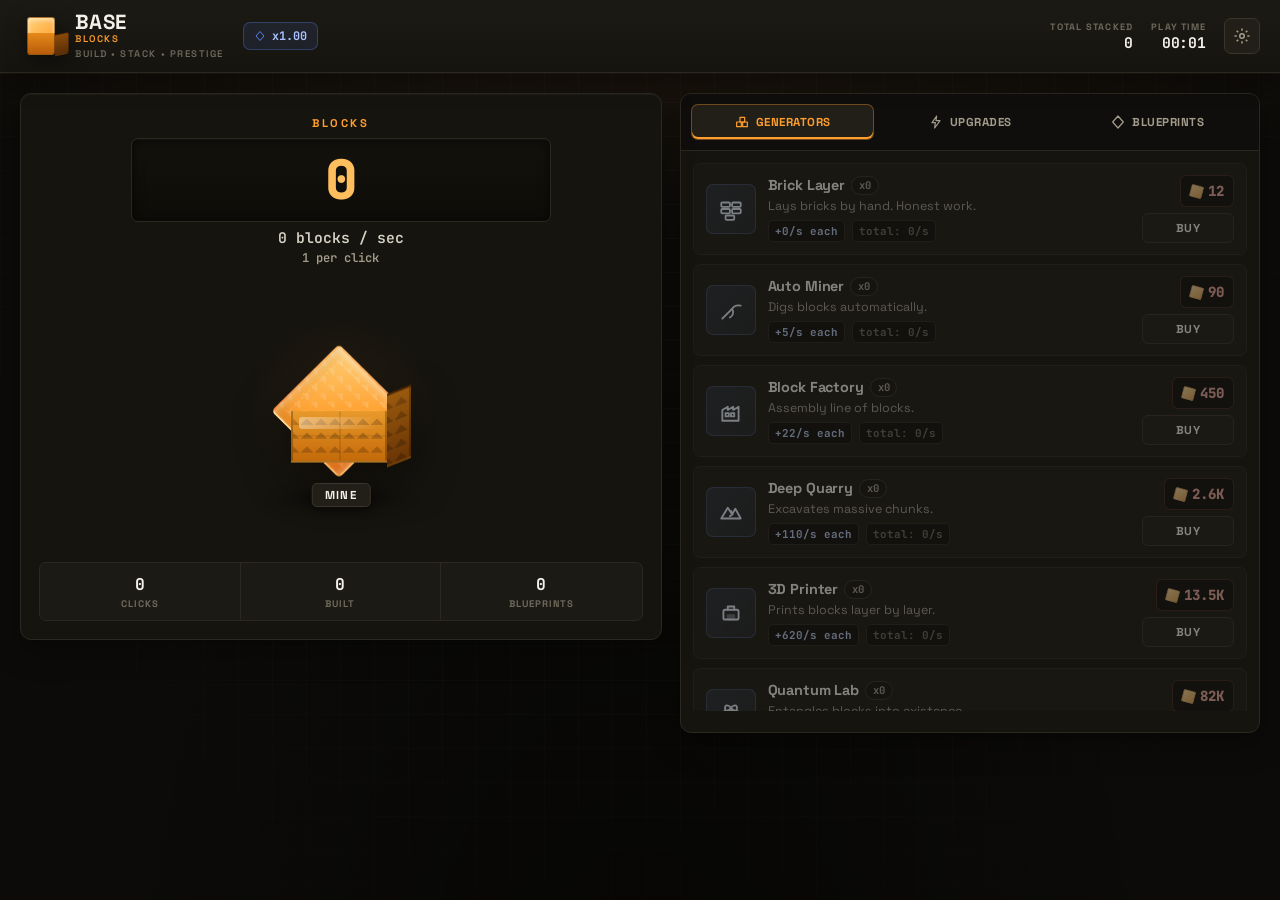
==== index.html @ 3eec0e72 "feat: balance pass v1.2 + move save/reset to settings (rebased on redesign) Balancing: - Generators:" ====
<!DOCTYPE html>
<html lang="en">
<head>
    <meta charset="UTF-8" />
    <meta name="viewport" content="width=device-width, initial-scale=1.0" />
    <title>BASE BLOCKS — Incremental Builder</title>
    <link rel="preconnect" href="https://fonts.googleapis.com">
    <link rel="preconnect" href="https://fonts.gstatic.com" crossorigin>
    <link href="https://fonts.googleapis.com/css2?family=Space+Grotesk:wght@500;600;700&family=JetBrains+Mono:wght@600;700;800&display=swap" rel="stylesheet">
    <link rel="stylesheet" href="style.css" />
</head>
<body>
    <!-- Ambient -->
    <div class="ambient-bg">
        <div class="ambient-grid"></div>
        <div class="ambient-vignette"></div>
    </div>

    <!-- Header -->
    <header class="topbar">
        <div class="topbar-inner">
            <div class="brand">
                <div class="brand-cube">
                    <div class="cube-face top"></div>
                    <div class="cube-face front"></div>
                    <div class="cube-face side"></div>
                </div>
                <div class="brand-text">
                    <h1>BASE <span class="brand-accent">BLOCKS</span></h1>
                    <span>BUILD • STACK • PRESTIGE</span>
                </div>
                <div class="brand-badge" id="prestige-badge" title="Prestige multiplier">
                    <span class="badge-icon"><svg viewBox="0 0 24 24" fill="none" stroke="currentColor" stroke-width="1.8" stroke-linejoin="round"><path d="M12 3 L20 12 L12 21 L4 12 Z"/></svg></span>
                    <span id="prestige-mult-display">x1.0</span>
                </div>
            </div>

            <div class="topstats">
                <div class="topstat">
                    <span class="topstat-label">TOTAL STACKED</span>
                    <span class="topstat-value mono" id="total-ever">0</span>
                </div>
                <div class="topstat hide-mobile">
                    <span class="topstat-label">PLAY TIME</span>
                    <span class="topstat-value mono" id="playtime">00:00</span>
                </div>
                <div class="top-actions">
                    <button class="icon-btn" id="settings-btn" title="Settings" aria-label="Settings">
                        <svg viewBox="0 0 24 24" width="18" height="18" fill="none" stroke="currentColor" stroke-width="2"><circle cx="12" cy="12" r="3"/><path d="M12 2v3M12 19v3M2 12h3M19 12h3M4.9 4.9l2.1 2.1M17 17l2.1 2.1M19.1 4.9L17 7M7 17l-2.1 2.1"/></svg>
                    </button>
                </div>
            </div>
        </div>
        <!-- prestige banner -->
        <div class="prestige-banner hidden" id="prestige-banner">
            <div class="prestige-banner-inner">
                <span><svg class="banner-icon" viewBox="0 0 24 24" fill="none" stroke="currentColor" stroke-width="1.8" stroke-linecap="round" stroke-linejoin="round"><path d="M12 4 v9"/><path d="M8 11 l4 -4 4 4"/><rect x="6" y="15" width="12" height="4" rx="1"/></svg> You can <strong>REINFORCE</strong> your base! Reset for <b id="prestige-preview">0</b> Blueprints (+<span id="prestige-bonus-preview">0%</span> permanent boost)</span>
                <button class="prestige-cta" id="prestige-btn">REINFORCE BASE</button>
            </div>
        </div>
    </header>

    <!-- Main Layout -->
    <main class="layout">
        <!-- LEFT: Click Area -->
        <section class="panel panel-main">
            <div class="counter-area">
                <div class="counter-label">BLOCKS</div>
                <div class="counter-value mono" id="blocks-display">0</div>
                <div class="counter-sub mono" id="bps-display">0.0 blocks / sec</div>
                <div class="counter-sub small" id="click-power-display">1 per click</div>
            </div>

            <!-- The Block Button -->
            <div class="block-stage" id="block-stage">
                <div class="block-shadow"></div>
                <button class="big-block" id="big-block" aria-label="Mine block">
                    <div class="block-iso">
                        <div class="iso-top"></div>
                        <div class="iso-front">
                            <div class="block-pattern"></div>
                            <div class="block-highlight"></div>
                        </div>
                        <div class="iso-side">
                            <div class="block-pattern dark"></div>
                        </div>
                        <div class="iso-crack" id="crack-layer"></div>
                    </div>
                    <div class="block-label">MINE</div>
                </button>
                <div class="click-fx-layer" id="click-fx-layer"></div>
                <!-- Golden block -->
                <button class="golden-block hidden" id="golden-block" title="Golden Block! +10% of bank"><svg viewBox="0 0 24 24" fill="none" stroke="currentColor" stroke-width="1.8" stroke-linejoin="round"><path d="M12 3 L20 12 L12 21 L4 12 Z"/></svg></button>
            </div>

            <!-- Mini stats -->
            <div class="mini-stats">
                <div class="mini-stat">
                    <span class="mini-stat-num mono" id="stat-clicks">0</span>
                    <span class="mini-stat-label">clicks</span>
                </div>
                <div class="mini-stat">
                    <span class="mini-stat-num mono" id="stat-built">0</span>
                    <span class="mini-stat-label">built</span>
                </div>
                <div class="mini-stat">
                    <span class="mini-stat-num mono" id="stat-blueprints">0</span>
                    <span class="mini-stat-label">blueprints</span>
                </div>
            </div>
        </section>

        <!-- RIGHT: Shop -->
        <section class="panel panel-shop">
            <div class="shop-tabs" id="shop-tabs">
                <button class="tab active" data-tab="generators">
                    <svg viewBox="0 0 24 24" fill="none" stroke="currentColor" stroke-width="1.8" stroke-linejoin="round"><rect x="4" y="12" width="7" height="7"/><rect x="13" y="12" width="7" height="7"/><rect x="9" y="5" width="7" height="7"/></svg>
                    GENERATORS
                </button>
                <button class="tab" data-tab="upgrades">
                    <svg viewBox="0 0 24 24" fill="none" stroke="currentColor" stroke-width="1.8" stroke-linejoin="round"><path d="M13 3 L6 13 H11 L10 21 L18 10 H12 Z"/></svg>
                    UPGRADES
                </button>
                <button class="tab" data-tab="prestige">
                    <svg viewBox="0 0 24 24" fill="none" stroke="currentColor" stroke-width="1.8" stroke-linejoin="round"><path d="M12 3 L20 12 L12 21 L4 12 Z"/></svg>
                    BLUEPRINTS
                </button>
            </div>

            <div class="shop-content">
                <!-- Generators -->
                <div class="tab-pane active" id="pane-generators">
                    <div class="shop-list" id="generators-list"></div>
                </div>

                <!-- Upgrades -->
                <div class="tab-pane" id="pane-upgrades">
                    <div class="shop-list" id="upgrades-list"></div>
                </div>

                <!-- Prestige -->
                <div class="tab-pane" id="pane-prestige">
                    <div class="prestige-panel">
                        <div class="prestige-icon"><svg viewBox="0 0 24 24" fill="none" stroke="currentColor" stroke-width="1.8" stroke-linejoin="round"><path d="M12 3 L20 12 L12 21 L4 12 Z"/></svg></div>
                        <h3>REINFORCE YOUR BASE</h3>
                        <p>Demolish everything and keep <b>Blueprints</b>. Each Blueprint gives <b>+12% to all production</b> permanently. The higher you build, the more you earn.</p>
                        <div class="prestige-stats">
                            <div class="pstat">
                                <span>Current Blueprints</span>
                                <b class="mono" id="p-blue-current">0</b>
                            </div>
                            <div class="pstat">
                                <span>Multiplier</span>
                                <b class="mono" id="p-mult">x1.00</b>
                            </div>
                            <div class="pstat highlight">
                                <span>On Reinforce</span>
                                <b class="mono" id="p-on-reset">+0</b>
                            </div>
                        </div>
                        <button class="prestige-big-btn" id="prestige-big-btn">REINFORCE NOW</button>
                        <p class="prestige-req mono" id="prestige-req">Need 18,000 blocks to Reinforce</p>
                        <div class="prestige-perks">
                            <h4>Blueprint Shop</h4>
                            <div id="blueprint-shop"></div>
                        </div>
                    </div>
                </div>
            </div>


        </section>
    </main>

    <!-- Toast -->
    <div class="toast-stack" id="toast-stack"></div>

    <!-- Settings Modal -->
    <div class="modal-overlay hidden" id="settings-modal">
        <div class="modal">
            <div class="modal-head">
                <h2>Settings</h2>
                <button class="icon-btn" id="close-settings" aria-label="Close">
                    <svg viewBox="0 0 24 24" width="18" height="18" fill="none" stroke="currentColor" stroke-width="2" stroke-linecap="round"><path d="M6 6l12 12M18 6L6 18"/></svg>
                </button>
            </div>
            <div class="modal-body">
                <label class="toggle">
                    <input type="checkbox" id="toggle-particles" checked>
                    <span>Particles & Floaters</span>
                </label>
                <label class="toggle">
                    <input type="checkbox" id="toggle-shake" checked>
                    <span>Screen Shake on Crit</span>
                </label>
                <label class="toggle">
                    <input type="checkbox" id="toggle-numbers" checked>
                    <span>Compact Numbers (K/M/B)</span>
                </label>

                <div class="settings-divider"></div>

                <div class="setting-row">
                    <span>Save Data</span>
                    <div style="display:flex;gap:8px;flex-wrap:wrap">
                        <button id="save-btn" class="small-btn" style="flex:1;min-width:140px" title="Manual save (auto-saves every 10s)">💾 SAVE NOW</button>
                        <button id="export-btn" class="small-btn" style="flex:1;min-width:140px">📤 EXPORT SAVE</button>
                    </div>
                    <p class="modal-hint" style="text-align:left;margin:0">Auto-saves every 10s. Export copies a code for backups.</p>
                </div>

                <div class="setting-row">
                    <span>Import Save</span>
                    <div class="import-row">
                        <input id="import-input" placeholder="Paste save string..." />
                        <button id="import-btn" class="small-btn">IMPORT</button>
                    </div>
                </div>
                <div class="setting-row">
                    <span>Export Output</span>
                    <textarea id="export-area" readonly rows="3" placeholder="Click EXPORT SAVE to generate..."></textarea>
                </div>

                <div class="settings-divider"></div>

                <div class="setting-row">
                    <span style="color:#ff8a8a">Danger Zone</span>
                    <button id="reset-btn" class="danger-btn">🗑️ WIPE SAVE — RESET EVERYTHING</button>
                    <p style="font-size:.72rem;color:var(--dim);line-height:1.4">Permanently erases blocks, generators, upgrades, blueprints & playtime. Requires double confirmation. This cannot be undone.</p>
                </div>

                <p class="modal-hint">Your base is stored locally (localStorage). Balance patch v1.2 active.</p>
            </div>
        </div>
    </div>

    <script src="script.js"></script>
</body>
</html>
---- style.css ----
/* ============================================================
   BASE BLOCKS — Visual refresh
   Identity: warm industrial / construction, with a "blueprint"
   motif reserved for the prestige (Blueprints) endgame section.
   No glassmorphism, no neon glows, no purple blobs.
   ============================================================ */

:root{
  /* Surfaces (warm, physical — not cold blue-black) */
  --bg:#0c0b09;
  --bg-2:#0f0e0c;
  --panel:#16140f;
  --panel-2:#1c1a14;
  --panel-3:#221f18;

  /* Borders / lines */
  --border:#2c281f;
  --border-2:#3a352a;
  --hairline:rgba(255,255,255,.05);

  /* Text */
  --text:#f4f1e9;
  --muted:#a49c8b;
  --dim:#6f695c;

  /* Amber = the block / primary action */
  --accent:#ff9e2c;
  --accent-2:#f0741b;
  --accent-ink:#2a1602;

  /* Blueprint blue = prestige / blueprints (used sparingly) */
  --blue:#5b8dff;
  --blue-2:#3f6fe0;
  --blue-ink:#06122e;

  --green:#3ad98a;
  --danger:#ff5d52;

  --radius:11px;
  --radius-sm:7px;

  --font-ui:'Space Grotesk', system-ui, -apple-system, sans-serif;
  --font-mono:'JetBrains Mono', ui-monospace, 'SFMono-Regular', monospace;
}

*{box-sizing:border-box;margin:0;padding:0}
html{scroll-behavior:smooth}
body{
  font-family:var(--font-ui);
  background:var(--bg);
  color:var(--text);
  min-height:100vh;
  overflow-x:hidden;
  -webkit-font-smoothing:antialiased;
  text-rendering:optimizeLegibility;
}
.mono{font-family:var(--font-mono);font-variant-numeric:tabular-nums}

/* ---------- Ambient background (themed, not blurry blobs) ---------- */
.ambient-bg{position:fixed;inset:0;z-index:-1;background:var(--bg)}
/* faint construction/blueprint grid across the whole page */
.ambient-grid{
  position:absolute;inset:0;
  background-image:
    linear-gradient(rgba(255,255,255,.022) 1px, transparent 1px),
    linear-gradient(90deg, rgba(255,255,255,.022) 1px, transparent 1px);
  background-size:34px 34px;
  -webkit-mask-image:radial-gradient(ellipse at 50% 0%, black 55%, transparent 92%);
  mask-image:radial-gradient(ellipse at 50% 0%, black 55%, transparent 92%);
}
/* a single soft, warm "studio light" from the top — restrained, not a glow */
.ambient-vignette{
  position:absolute;inset:0;
  background:
    radial-gradient(120% 60% at 50% -10%, rgba(255,158,44,.10), transparent 60%),
    radial-gradient(ellipse at 50% 120%, rgba(0,0,0,.55), transparent 60%);
}

/* ---------- Topbar ---------- */
.topbar{
  position:sticky;top:0;z-index:30;
  background:linear-gradient(180deg, var(--panel-2), var(--panel));
  border-bottom:1px solid var(--border);
  box-shadow:0 1px 0 rgba(255,255,255,.03), 0 8px 24px rgba(0,0,0,.4);
}
.topbar-inner{
  max-width:1400px;margin:0 auto;
  padding:12px 20px;
  display:flex;align-items:center;justify-content:space-between;gap:16px;
}
.brand{display:flex;align-items:center;gap:13px;min-width:0}
.brand-cube{
  width:42px;height:42px;position:relative;flex:none;
  transform-style:preserve-3d;
  filter:drop-shadow(0 5px 10px rgba(0,0,0,.5));
}
.cube-face{position:absolute;border:1px solid rgba(0,0,0,.35)}
.cube-face.top{
  width:28px;height:28px;left:7px;top:2px;
  background:linear-gradient(135deg,#ffd27a 0%, #ff9e2c 100%);
  border-radius:3px 3px 0 0;
  box-shadow:inset 0 2px 5px rgba(255,255,255,.55);
}
.cube-face.front{
  width:28px;height:22px;left:7px;top:18px;
  background:linear-gradient(180deg,#e68a1a 0%, #b85c0a 100%);
  border-top:none;border-radius:0 0 3px 3px;
}
.cube-face.side{
  width:14px;height:22px;left:35px;top:18px;
  background:linear-gradient(180deg,#8a4a08 0%, #5a2e06 100%);
  transform:skewY(-12deg);border-left:none;border-radius:0 3px 3px 0;
}
.brand-text h1{
  font-family:var(--font-ui);
  font-weight:700;
  font-size:1.28rem;
  letter-spacing:.02em;
  line-height:1;
  color:var(--text);
}
.brand-text .brand-accent{color:var(--accent)}
.brand-text span{
  font-size:.6rem;letter-spacing:.16em;font-weight:600;color:var(--dim);
  margin-top:3px;display:block;text-transform:uppercase;
}
.brand-badge{
  margin-left:6px;
  display:flex;align-items:center;gap:6px;
  background:rgba(91,141,255,.10);
  border:1px solid rgba(91,141,255,.30);
  color:#a9c2ff;
  padding:5px 10px;border-radius:var(--radius-sm);
  font-family:var(--font-mono);font-size:.74rem;font-weight:700;
  flex:none;
}
.badge-icon{color:var(--blue);font-size:.7rem}
.topstats{display:flex;align-items:center;gap:18px}
.topstat{display:flex;flex-direction:column;align-items:flex-end}
.topstat-label{font-size:.58rem;letter-spacing:.13em;font-weight:700;color:var(--dim);text-transform:uppercase}
.topstat-value{font-size:.92rem;font-weight:700;letter-spacing:-.01em;color:var(--text);font-family:var(--font-mono);font-variant-numeric:tabular-nums}
.top-actions{display:flex;gap:8px}
.icon-btn{
  width:36px;height:36px;
  border-radius:var(--radius-sm);
  border:1px solid var(--border-2);
  background:var(--panel-3);
  color:var(--muted);
  cursor:pointer;display:grid;place-items:center;
  transition:.15s;
}
.icon-btn:hover{background:var(--panel-2);color:var(--text);border-color:var(--accent);transform:translateY(-1px)}
.icon-btn:active{transform:translateY(0)}

/* Prestige banner */
.prestige-banner{
  background:linear-gradient(180deg, rgba(255,158,44,.14), rgba(255,116,27,.10));
  border-top:1px solid rgba(255,158,44,.30);
  border-bottom:1px solid rgba(255,158,44,.18);
}
.prestige-banner.hidden{display:none}
.prestige-banner-inner{
  max-width:1400px;margin:0 auto;
  padding:9px 20px;
  display:flex;align-items:center;justify-content:space-between;gap:12px;
  font-size:.88rem;color:var(--text);
}
.prestige-banner-inner b{color:var(--accent);font-family:var(--font-mono)}
.prestige-cta{
  background:linear-gradient(180deg,var(--accent), var(--accent-2));
  color:var(--accent-ink);
  border:1px solid rgba(0,0,0,.25);
  padding:8px 16px;border-radius:var(--radius-sm);
  font-weight:700;font-family:var(--font-ui);
  letter-spacing:.03em;cursor:pointer;
  box-shadow:0 3px 0 rgba(140,60,5,.55), 0 6px 14px rgba(0,0,0,.4);
  transition:.15s;white-space:nowrap;
}
.prestige-cta:hover{transform:translateY(-1px);box-shadow:0 4px 0 rgba(140,60,5,.55), 0 8px 18px rgba(0,0,0,.45)}
.prestige-cta:active{transform:translateY(2px);box-shadow:0 1px 0 rgba(140,60,5,.55)}

/* ---------- Layout ---------- */
.layout{
  max-width:1400px;margin:0 auto;
  padding:20px 20px 40px;
  display:grid;
  grid-template-columns:1.05fr .95fr;
  gap:18px;align-items:start;
}
@media (max-width:980px){
  .layout{grid-template-columns:1fr}
  .hide-mobile{display:none !important}
}

/* Panels share a physical, edge-lit surface (no blur) */
.panel{
  background:var(--panel);
  border:1px solid var(--border);
  border-radius:var(--radius);
  box-shadow:inset 0 1px 0 rgba(255,255,255,.04), 0 10px 30px rgba(0,0,0,.35);
  overflow:hidden;
}
.panel-main{
  padding:18px;
  display:flex;flex-direction:column;gap:16px;
  position:sticky;top:74px;
}
@media (max-width:980px){ .panel-main{position:static} }

/* ---------- Counter (digital readout) ---------- */
.counter-area{text-align:center;padding:4px 0 0}
.counter-label{font-size:.7rem;letter-spacing:.22em;font-weight:700;color:var(--accent);text-transform:uppercase}
.counter-value{
  font-family:var(--font-mono);
  font-size:clamp(2.3rem, 5vw, 3.4rem);
  font-weight:800;letter-spacing:-.02em;line-height:1;
  color:#ffbe5e;
  margin:8px auto 6px;
  font-variant-numeric:tabular-nums;
  max-width:420px;
  background:linear-gradient(180deg,#14120d,#0e0c08);
  border:1px solid var(--border);
  border-radius:var(--radius-sm);
  padding:14px 12px;
  box-shadow:inset 0 2px 12px rgba(0,0,0,.6), inset 0 1px 0 rgba(255,255,255,.05);
}
.counter-sub{font-size:.92rem;color:#d6d2c6;font-weight:600;font-family:var(--font-mono)}
.counter-sub.small{font-size:.76rem;color:var(--muted);margin-top:3px}

/* ---------- Block stage / MINE ---------- */
.block-stage{
  position:relative;
  display:grid;place-items:center;
  padding:18px 0 8px;
  min-height:264px;
  user-select:none;touch-action:manipulation;
}
/* a work platform / pad to ground the block */
.block-stage::before{
  content:"";position:absolute;bottom:40px;left:50%;transform:translateX(-50%);
  width:200px;height:200px;border-radius:50%;
  background:radial-gradient(circle, rgba(255,158,44,.08), transparent 65%);
  pointer-events:none;
}
.block-shadow{
  position:absolute;
  width:150px;height:26px;
  background:radial-gradient(ellipse, rgba(0,0,0,.6) 0%, transparent 70%);
  bottom:34px;filter:blur(4px);transition:.12s;
}
.big-block{
  position:relative;
  width:168px;height:168px;
  border:none;background:transparent;cursor:pointer;
  display:grid;place-items:center;
  transition:transform .08s cubic-bezier(.34,1.56,.64,1);
  will-change:transform;-webkit-tap-highlight-color:transparent;
}
.big-block:active{transform:scale(.92)}
.big-block.popping{animation:pop .22s cubic-bezier(.34,1.56,.64,1)}
@keyframes pop{0%{transform:scale(1)}50%{transform:scale(.92)}100%{transform:scale(1)}}
.block-iso{
  width:128px;height:128px;position:relative;
  transform:rotateX(8deg);
  transform-style:preserve-3d;
  filter:drop-shadow(0 16px 20px rgba(0,0,0,.5));
}
.iso-top{
  position:absolute;left:14px;top:8px;width:96px;height:96px;
  background:
    linear-gradient(45deg, rgba(255,255,255,.16) 25%, transparent 25%),
    linear-gradient(-45deg, rgba(255,255,255,.10) 25%, transparent 25%),
    linear-gradient(135deg, #ffd27a 0%, #ff9e2c 55%, #f0741b 100%);
  background-size:12px 12px, 12px 12px, auto;
  border:2px solid rgba(255,255,255,.18);
  transform:rotate(45deg);border-radius:5px;
  box-shadow:inset 0 3px 9px rgba(255,255,255,.5), inset 0 -8px 18px rgba(150,70,0,.3);
}
.iso-top::after{
  content:"";position:absolute;inset:10px;
  border:1px dashed rgba(255,255,255,.30);border-radius:3px;
}
.iso-front{
  position:absolute;left:14px;top:56px;width:96px;height:52px;
  background:linear-gradient(180deg,#e99a2b 0%, #c46a0a 100%);
  border:2px solid rgba(0,0,0,.25);border-top:none;
  display:grid;place-items:center;overflow:hidden;
}
.iso-front::before{
  content:"";position:absolute;inset:0;
  background:repeating-linear-gradient(90deg, transparent 0 46px, rgba(0,0,0,.10) 46px 48px),
             repeating-linear-gradient(0deg, transparent 0 24px, rgba(0,0,0,.08) 24px 26px);
}
.iso-side{
  position:absolute;left:110px;top:34px;width:24px;height:74px;
  background:linear-gradient(180deg,#9a5a0e 0%, #6a3506 100%);
  border:2px solid rgba(0,0,0,.25);border-left:none;
  transform:skewY(-22deg);overflow:hidden;
}
.block-pattern{position:absolute;inset:0;opacity:.18;background-image:linear-gradient(45deg, #000 25%, transparent 25%), linear-gradient(-45deg, #000 25%, transparent 25%);background-size:14px 14px}
.block-pattern.dark{opacity:.2}
.block-highlight{position:absolute;left:6px;top:6px;right:6px;height:12px;background:linear-gradient(90deg, rgba(255,255,255,.4), transparent);border-radius:3px}
.block-label{
  position:absolute;bottom:-4px;left:50%;transform:translateX(-50%);
  background:var(--panel-3);
  border:1px solid var(--border-2);
  color:var(--text);
  padding:4px 12px;border-radius:5px;
  font-family:var(--font-ui);font-weight:700;font-size:.72rem;letter-spacing:.12em;
  box-shadow:0 4px 10px rgba(0,0,0,.4);pointer-events:none;
}
.iso-crack{
  position:absolute;inset:0;pointer-events:none;opacity:0;transition:.2s;
  background:
    radial-gradient(circle at 30% 30%, transparent 8px, rgba(0,0,0,.5) 9px, transparent 10px),
    radial-gradient(circle at 70% 65%, transparent 5px, rgba(0,0,0,.45) 6px, transparent 7px);
}
.iso-crack.show{opacity:.55}
.click-fx-layer{position:absolute;inset:0;pointer-events:none;overflow:visible}
.floater{
  position:absolute;left:50%;top:42%;
  font-family:var(--font-mono);font-weight:800;font-size:1.1rem;
  color:#ffe6bd;text-shadow:0 2px 6px rgba(0,0,0,.7);
  pointer-events:none;
  animation:floatUp .85s cubic-bezier(.16,1,.3,1) forwards;
  white-space:nowrap;
}
.floater.crit{font-size:1.4rem;color:#ffd27a;text-shadow:0 2px 10px rgba(0,0,0,.6)}
@keyframes floatUp{0%{transform:translate(-50%,-10px) scale(.9);opacity:1}100%{transform:translate(-50%,-84px) scale(1.08);opacity:0}}
.golden-block{
  position:absolute;width:52px;height:52px;border-radius:10px;
  border:2px solid rgba(255,255,255,.85);
  background:radial-gradient(circle at 30% 30%, #fff6a8 0%, #ffd27a 40%, #f0741b 100%);
  color:#5a2e06;font-size:1.5rem;display:grid;place-items:center;cursor:pointer;
  box-shadow:0 0 0 4px rgba(255,210,122,.3), 0 10px 20px rgba(0,0,0,.4);
  animation:goldPulse 1.1s infinite alternate ease-in-out, goldFloat 2.2s infinite ease-in-out;
  z-index:5;
}
.golden-block.hidden{display:none}
@keyframes goldPulse{0%{box-shadow:0 0 0 4px rgba(255,210,122,.3), 0 10px 20px rgba(0,0,0,.4)}100%{box-shadow:0 0 0 7px rgba(255,210,122,.15), 0 14px 24px rgba(0,0,0,.45)}}
@keyframes goldFloat{0%,100%{transform:translateY(0)}50%{transform:translateY(-6px)}}

/* ---------- Mini stats (segmented HUD, not cards) ---------- */
.mini-stats{
  display:grid;grid-template-columns:repeat(3,1fr);
  border:1px solid var(--border);border-radius:var(--radius-sm);
  background:var(--panel-2);overflow:hidden;
}
.mini-stat{padding:10px 8px;text-align:center;border-right:1px solid var(--border)}
.mini-stat:last-child{border-right:none}
.mini-stat-num{display:block;font-size:1.02rem;font-weight:700;letter-spacing:-.01em;font-family:var(--font-mono);color:var(--text)}
.mini-stat-label{font-size:.6rem;letter-spacing:.1em;font-weight:700;color:var(--dim);text-transform:uppercase;margin-top:3px;display:block}

/* ---------- Shop ---------- */
.panel-shop{display:flex;flex-direction:column;min-height:640px}
/* segmented tab control with an amber active indicator (not pills) */
.shop-tabs{
  display:flex;gap:4px;padding:10px;
  background:var(--bg-2);
  border-bottom:1px solid var(--border);
}
.tab{
  flex:1;padding:9px 8px;border-radius:var(--radius-sm);
  border:1px solid transparent;background:transparent;
  color:var(--muted);font-family:var(--font-ui);font-weight:700;
  font-size:.72rem;letter-spacing:.04em;cursor:pointer;transition:.15s;
  display:flex;align-items:center;justify-content:center;gap:6px;
}
.tab:hover{background:var(--panel-3);color:var(--text)}
.tab.active{
  background:var(--panel-3);
  color:var(--accent);
  border-color:rgba(255,158,44,.35);
  box-shadow:inset 0 -2px 0 var(--accent);
}
.shop-content{flex:1;overflow:auto;max-height:560px;padding:12px}
.shop-list{display:flex;flex-direction:column;gap:9px}
.tab-pane{display:none}
.tab-pane.active{display:block}

/* Shop rows — "build orders" with a clear left edge */
.shop-card{
  display:grid;grid-template-columns:50px 1fr auto;
  gap:12px;align-items:center;
  background:var(--panel-2);
  border:1px solid var(--border);
  border-radius:var(--radius-sm);
  padding:11px 12px;
  transition:.15s;position:relative;overflow:hidden;
}
.shop-card:hover{border-color:var(--border-2);background:var(--panel-3);transform:translateY(-1px)}
/* affordable: amber left bar + brighter border = "ready to buy" */
.shop-card.affordable{
  border-color:rgba(255,158,44,.45);
  box-shadow:inset 3px 0 0 var(--accent);
}
.shop-card.disabled{opacity:.5;filter:grayscale(.35)}
.shop-icon{
  width:50px;height:50px;border-radius:var(--radius-sm);
  display:grid;place-items:center;font-size:1.45rem;
  background:var(--panel-3);border:1px solid var(--border-2);
  position:relative;overflow:hidden;flex:none;
}
.shop-icon.gen{background:linear-gradient(135deg, rgba(91,141,255,.16), rgba(63,111,224,.12));border-color:rgba(91,141,255,.30)}
.shop-icon.upg{background:linear-gradient(135deg, rgba(255,158,44,.16), rgba(240,116,27,.12));border-color:rgba(255,158,44,.30)}
.shop-info{min-width:0}
.shop-name{font-family:var(--font-ui);font-weight:700;font-size:.9rem;letter-spacing:-.01em;line-height:1.2;display:flex;align-items:center;gap:6px}
.shop-owned{font-size:.66rem;background:var(--panel);border:1px solid var(--border-2);padding:2px 7px;border-radius:999px;color:var(--muted);font-family:var(--font-mono)}
.shop-desc{font-size:.78rem;color:var(--muted);margin-top:3px;line-height:1.3}
.shop-meta{display:flex;gap:7px;margin-top:6px;flex-wrap:wrap}
.shop-meta span{font-size:.68rem;font-family:var(--font-mono);font-weight:700;background:var(--bg-2);border:1px solid var(--border);padding:3px 6px;border-radius:5px;color:var(--muted)}
.shop-meta .bps{color:#a9c2ff}
.shop-meta .mult{color:#ffd27a}
.shop-buy{display:flex;flex-direction:column;align-items:flex-end;gap:6px;min-width:92px}
.price{
  display:flex;align-items:center;gap:5px;
  font-family:var(--font-mono);font-weight:800;font-size:.88rem;
  background:var(--bg-2);border:1px solid var(--border-2);padding:6px 9px;border-radius:6px;
  color:var(--text);font-variant-numeric:tabular-nums;
}
.price.affordable{background:rgba(255,158,44,.12);border-color:rgba(255,158,44,.4);color:#ffd9a3}
.price.expensive{color:#ff9b91;border-color:rgba(255,93,82,.25)}
.price .cube-mini{width:13px;height:13px;background:linear-gradient(135deg,#ffd27a,#ff9e2c);border:1px solid rgba(0,0,0,.25);border-radius:2px;display:inline-block;transform:rotate(15deg)}
.buy-btn{
  width:100%;padding:7px 10px;border-radius:6px;
  border:1px solid var(--border-2);background:var(--panel-3);
  color:var(--text);font-family:var(--font-ui);font-weight:700;font-size:.72rem;letter-spacing:.04em;
  cursor:pointer;transition:.15s;
}
.buy-btn:hover:not(:disabled){background:var(--panel);border-color:var(--accent);color:#fff;transform:translateY(-1px)}
.buy-btn:active:not(:disabled){transform:translateY(0)}
.buy-btn:disabled{opacity:.45;cursor:not-allowed}
/* primary buy = amber, the satisfying "you can afford this" action */
.buy-btn.primary{
  background:linear-gradient(180deg,var(--accent), var(--accent-2));
  color:var(--accent-ink);border-color:rgba(0,0,0,.25);
  box-shadow:0 3px 0 rgba(140,60,5,.5);
}
.buy-btn.primary:hover:not(:disabled){box-shadow:0 4px 0 rgba(140,60,5,.5)}
.buy-btn.primary:active:not(:disabled){box-shadow:0 1px 0 rgba(140,60,5,.5)}
.buy-btn.green{
  background:linear-gradient(180deg,#3ad98a,#1fae6c);
  color:#042414;border-color:rgba(0,0,0,.2);
  box-shadow:0 3px 0 rgba(8,80,46,.5);
}

/* ---------- Prestige panel (blueprint motif) ---------- */
.prestige-panel{
  position:relative;
  background:linear-gradient(180deg, rgba(91,141,255,.07), rgba(91,141,255,.02)), var(--panel);
  border:1px solid rgba(91,141,255,.30);
  border-radius:var(--radius);
  padding:18px;text-align:center;overflow:hidden;
}
.prestige-panel::before{
  content:"";position:absolute;inset:0;pointer-events:none;opacity:.6;
  background-image:
    linear-gradient(rgba(91,141,255,.12) 1px, transparent 1px),
    linear-gradient(90deg, rgba(91,141,255,.12) 1px, transparent 1px);
  background-size:22px 22px;
  -webkit-mask-image:radial-gradient(ellipse at 50% 25%, black 55%, transparent 100%);
  mask-image:radial-gradient(ellipse at 50% 25%, black 55%, transparent 100%);
}
.prestige-panel > *{position:relative}
.prestige-icon{
  width:52px;height:52px;margin:0 auto 10px;display:grid;place-items:center;
  background:linear-gradient(180deg,var(--blue),var(--blue-2));
  color:#fff;font-size:1.6rem;border-radius:10px;
  border:1px solid rgba(255,255,255,.15);
  box-shadow:0 6px 16px rgba(63,111,224,.4);
}
.prestige-panel h3{font-family:var(--font-ui);font-weight:700;letter-spacing:.01em;font-size:1.1rem}
.prestige-panel p{font-size:.84rem;color:var(--muted);line-height:1.5;margin:8px 0 14px}
.prestige-stats{display:grid;grid-template-columns:repeat(3,1fr);gap:8px;margin:14px 0}
.pstat{
  background:var(--bg-2);border:1px solid var(--border);
  border-radius:var(--radius-sm);padding:9px 6px;
}
.pstat span{display:block;font-size:.6rem;letter-spacing:.07em;font-weight:700;color:var(--dim);text-transform:uppercase}
.pstat b{display:block;margin-top:4px;font-size:.98rem;font-family:var(--font-mono);color:var(--text)}
.pstat.highlight{background:linear-gradient(180deg, rgba(255,158,44,.14), rgba(240,116,27,.08));border-color:rgba(255,158,44,.35)}
.pstat.highlight b{color:var(--accent)}
.prestige-big-btn{
  width:100%;padding:13px;border-radius:var(--radius-sm);border:none;
  background:linear-gradient(180deg,var(--blue),var(--blue-2));
  color:#fff;font-family:var(--font-ui);font-weight:700;letter-spacing:.04em;
  cursor:pointer;box-shadow:0 3px 0 rgba(20,40,90,.6), 0 8px 20px rgba(63,111,224,.3);transition:.15s;
}
.prestige-big-btn:hover{transform:translateY(-1px);box-shadow:0 4px 0 rgba(20,40,90,.6), 0 10px 24px rgba(63,111,224,.4)}
.prestige-big-btn:active{transform:translateY(2px);box-shadow:0 1px 0 rgba(20,40,90,.6)}
.prestige-big-btn:disabled{opacity:.5;cursor:not-allowed;transform:none;box-shadow:none;background:var(--panel-3);color:var(--muted);border:1px solid var(--border)}
.prestige-req{font-size:.74rem;margin-top:8px;color:var(--dim);font-family:var(--font-mono)}
.prestige-perks{margin-top:18px;text-align:left}
.prestige-perks h4{font-family:var(--font-ui);font-weight:700;font-size:.84rem;letter-spacing:.04em;color:var(--muted);margin-bottom:10px;text-transform:uppercase}
.blueprint-card{
  display:grid;grid-template-columns:40px 1fr auto;gap:10px;align-items:center;
  background:var(--panel-2);border:1px solid var(--border);
  border-radius:var(--radius-sm);padding:10px;margin-bottom:8px;
}
.blueprint-card .b-icon{width:40px;height:40px;border-radius:8px;display:grid;place-items:center;background:rgba(91,141,255,.12);border:1px solid rgba(91,141,255,.30);font-size:1.2rem}
.blueprint-card h5{font-size:.84rem;font-weight:700;display:flex;align-items:center;gap:6px}
.blueprint-card p{font-size:.72rem;color:var(--muted);margin:2px 0 0;line-height:1.3}

/* Shop footer */
.shop-footer{
  display:flex;gap:8px;padding:11px;
  border-top:1px solid var(--border);background:var(--bg-2);
}
.footer-btn{
  flex:1;padding:10px;border-radius:var(--radius-sm);
  border:1px solid var(--border-2);background:var(--panel-3);
  color:var(--muted);font-family:var(--font-ui);font-weight:700;font-size:.72rem;letter-spacing:.05em;
  cursor:pointer;transition:.15s;
}
.footer-btn:hover{background:var(--panel);color:var(--text)}
.footer-btn.danger:hover{background:rgba(255,93,82,.12);border-color:rgba(255,93,82,.35);color:#ff9b91}

/* Settings extras (moved save/reset) */
.settings-divider{height:1px;background:rgba(255,255,255,.08);margin:2px 0}
.danger-btn{
  width:100%;
  padding:12px 14px;
  border-radius:var(--radius-sm);
  border:1px solid rgba(255,93,82,.28);
  background:rgba(255,93,82,.11);
  color:#ff9b91;
  font-family:var(--font-ui);font-weight:700;font-size:.78rem;letter-spacing:.05em;
  cursor:pointer;transition:.15s;
}
.danger-btn:hover{background:rgba(255,93,82,.18);border-color:rgba(255,93,82,.45);color:#ffb4b4;transform:translateY(-1px)}

/* ---------- Toasts ---------- */
.toast-stack{position:fixed;bottom:18px;left:50%;transform:translateX(-50%);z-index:50;display:flex;flex-direction:column;gap:8px;align-items:center;pointer-events:none}
.toast{
  background:var(--panel-3);
  border:1px solid var(--border-2);
  border-left:3px solid var(--accent);
  color:var(--text);padding:9px 15px;border-radius:var(--radius-sm);
  font-size:.84rem;font-weight:600;
  box-shadow:0 8px 24px rgba(0,0,0,.45);
  animation:toastIn .3s cubic-bezier(.16,1,.3,1), toastOut .3s ease 2.6s forwards;
  display:flex;align-items:center;gap:8px;max-width:90vw;
}
@keyframes toastIn{from{transform:translateY(12px);opacity:0}to{transform:translateY(0);opacity:1}}
@keyframes toastOut{to{transform:translateY(-10px);opacity:0}}

/* ---------- Modal (solid, no blur) ---------- */
.modal-overlay{position:fixed;inset:0;z-index:60;display:grid;place-items:center;background:rgba(6,5,4,.7);padding:20px}
.modal-overlay.hidden{display:none}
.modal{
  width:100%;max-width:520px;
  background:linear-gradient(180deg,var(--panel-2), var(--panel));
  border:1px solid var(--border-2);
  border-radius:var(--radius);overflow:hidden;
  box-shadow:0 20px 60px rgba(0,0,0,.6);
  animation:modalIn .3s cubic-bezier(.16,1,.3,1);
}
@keyframes modalIn{from{transform:translateY(14px) scale(.98);opacity:0}to{transform:translateY(0) scale(1);opacity:1}}
.modal-head{padding:15px 18px;display:flex;justify-content:space-between;align-items:center;border-bottom:1px solid var(--border)}
.modal-head h2{font-family:var(--font-ui);font-weight:700}
.modal-body{padding:18px;display:flex;flex-direction:column;gap:14px;max-height:72vh;overflow:auto}
.toggle{display:flex;align-items:center;gap:10px;cursor:pointer;user-select:none}
.toggle input{accent-color:var(--accent);width:18px;height:18px}
.toggle span{font-size:.9rem;font-weight:600}
.setting-row{display:flex;flex-direction:column;gap:8px}
.setting-row span{font-size:.76rem;font-weight:700;letter-spacing:.05em;color:var(--muted);text-transform:uppercase}
.import-row{display:flex;gap:8px}
.import-row input{flex:1;padding:10px 12px;border-radius:var(--radius-sm);border:1px solid var(--border-2);background:var(--bg-2);color:var(--text);font-family:var(--font-mono);font-size:.8rem}
.small-btn{padding:10px 14px;border-radius:var(--radius-sm);border:none;background:linear-gradient(180deg,var(--accent),var(--accent-2));color:var(--accent-ink);font-weight:700;cursor:pointer}
textarea{width:100%;padding:10px 12px;border-radius:var(--radius-sm);border:1px solid var(--border-2);background:var(--bg-2);color:var(--text);font-family:var(--font-mono);font-size:.7rem;resize:vertical}
.modal-hint{font-size:.76rem;color:var(--dim);text-align:center;margin-top:2px}

/* ---------- Scrollbar ---------- */
.shop-content::-webkit-scrollbar,.modal-body::-webkit-scrollbar{width:8px}
.shop-content::-webkit-scrollbar-thumb,.modal-body::-webkit-scrollbar-thumb{background:var(--border-2);border-radius:999px;border:2px solid var(--panel)}
.shop-content::-webkit-scrollbar-track,.modal-body::-webkit-scrollbar-track{background:transparent}

/* ---------- Shake ---------- */
.shake{animation:shake .35s cubic-bezier(.36,.07,.19,.97)}
@keyframes shake{10%,90%{transform:translateX(-1px)}20%,80%{transform:translateX(1px)}30%,50%,70%{transform:translateX(-2px)}40%,60%{transform:translateX(2px)}}

/* ---------- Responsive ---------- */
@media (max-width:560px){
  .topbar-inner{padding:10px 14px;gap:10px}
  .brand-text h1{font-size:1.05rem}
  .brand-text span{display:none}
  .brand-badge{margin-left:0;padding:4px 8px;font-size:.68rem}
  .topstat-label{font-size:.52rem}
  .topstat-value{font-size:.8rem}
  .topstats{gap:12px}
  .layout{padding:14px 12px 30px;gap:14px}
  .panel-main{padding:14px}
  .counter-value{font-size:2.3rem}
  .prestige-banner-inner{flex-direction:column;align-items:flex-start;gap:8px;padding:9px 14px}
  .prestige-cta{width:100%}
}
@media (max-width:380px){
  .topstats .topstat:first-child{display:none}
}

/* ---------- Custom icon SVGs ---------- */
.shop-icon svg, .b-icon svg{width:26px;height:26px;display:block}
.shop-icon.gen{color:#dbe7ff}
.shop-icon.upg{color:#ffe2b8}
.b-icon{color:#cfe0ff}
.tab svg{width:16px;height:16px;display:block}
.badge-icon svg{width:12px;height:12px;display:block}
.prestige-icon svg{width:26px;height:26px}
.golden-block svg{width:24px;height:24px}
.banner-icon{width:18px;height:18px;vertical-align:-4px;margin-right:5px;flex:none}

/* Utility */
.hidden{display:none !important}
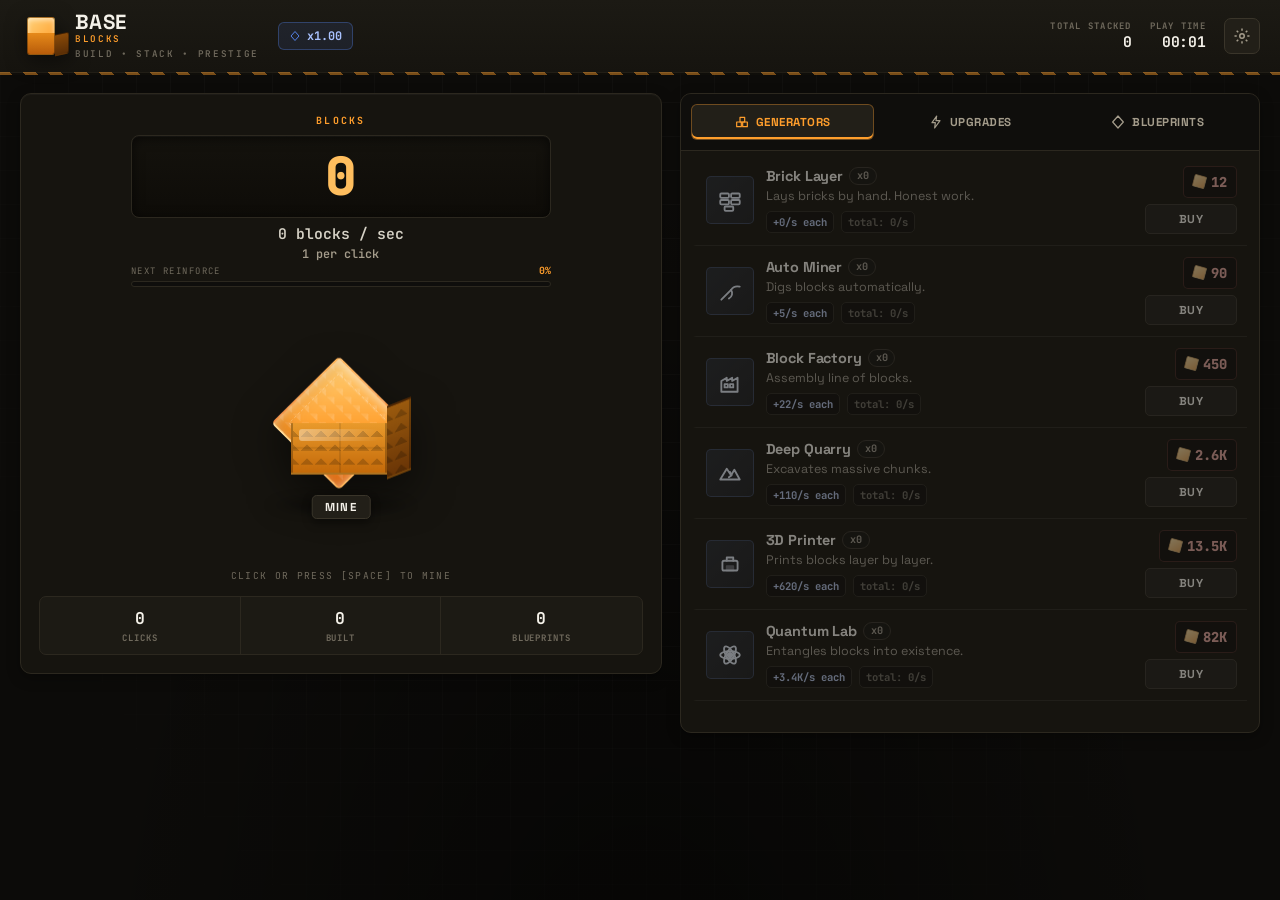
==== commit 0073fc23: "identity: make BASE BLOCKS feel hand-designed by a human - Construction identity: hazard-stripe sign" ====
--- a/index.html
+++ b/index.html
@@ -69,6 +69,13 @@
                 <div class="counter-value mono" id="blocks-display">0</div>
                 <div class="counter-sub mono" id="bps-display">0.0 blocks / sec</div>
                 <div class="counter-sub small" id="click-power-display">1 per click</div>
+                <div class="goal-meter" id="goal-meter">
+                    <div class="goal-meter-head">
+                        <span class="goal-label">Next Reinforce</span>
+                        <span class="goal-pct mono" id="goal-pct">0%</span>
+                    </div>
+                    <div class="goal-bar"><div class="goal-bar-fill" id="goal-fill"></div></div>
+                </div>
             </div>
 
             <!-- The Block Button -->
@@ -92,6 +99,8 @@
                 <!-- Golden block -->
                 <button class="golden-block hidden" id="golden-block" title="Golden Block! +10% of bank"><svg viewBox="0 0 24 24" fill="none" stroke="currentColor" stroke-width="1.8" stroke-linejoin="round"><path d="M12 3 L20 12 L12 21 L4 12 Z"/></svg></button>
             </div>
+
+            <div class="hint">Click or press [Space] to mine</div>
 
             <!-- Mini stats -->
             <div class="mini-stats">
--- a/style.css
+++ b/style.css
@@ -1,34 +1,29 @@
 /* ============================================================
-   BASE BLOCKS — Visual refresh
-   Identity: warm industrial / construction, with a "blueprint"
-   motif reserved for the prestige (Blueprints) endgame section.
-   No glassmorphism, no neon glows, no purple blobs.
+   BASE BLOCKS — visual identity
+   A builder's game: concrete + blueprint + hazard-stripe.
+   Hierarchy over uniformity. Restraint over effects.
    ============================================================ */
 
 :root{
-  /* Surfaces (warm, physical — not cold blue-black) */
   --bg:#0c0b09;
   --bg-2:#0f0e0c;
   --panel:#16140f;
   --panel-2:#1c1a14;
   --panel-3:#221f18;
 
-  /* Borders / lines */
   --border:#2c281f;
   --border-2:#3a352a;
-  --hairline:rgba(255,255,255,.05);
-
-  /* Text */
+
   --text:#f4f1e9;
   --muted:#a49c8b;
   --dim:#6f695c;
 
-  /* Amber = the block / primary action */
+  /* the block */
   --accent:#ff9e2c;
   --accent-2:#f0741b;
   --accent-ink:#2a1602;
 
-  /* Blueprint blue = prestige / blueprints (used sparingly) */
+  /* blueprints / prestige */
   --blue:#5b8dff;
   --blue-2:#3f6fe0;
   --blue-ink:#06122e;
@@ -37,8 +32,6 @@
   --danger:#ff5d52;
 
   --radius:11px;
-  --radius-sm:7px;
-
   --font-ui:'Space Grotesk', system-ui, -apple-system, sans-serif;
   --font-mono:'JetBrains Mono', ui-monospace, 'SFMono-Regular', monospace;
 }
@@ -56,32 +49,32 @@
 }
 .mono{font-family:var(--font-mono);font-variant-numeric:tabular-nums}
 
-/* ---------- Ambient background (themed, not blurry blobs) ---------- */
+/* ---------- Ambient: faint blueprint grid, grounded vignette (no glow) ---------- */
 .ambient-bg{position:fixed;inset:0;z-index:-1;background:var(--bg)}
-/* faint construction/blueprint grid across the whole page */
 .ambient-grid{
   position:absolute;inset:0;
   background-image:
     linear-gradient(rgba(255,255,255,.022) 1px, transparent 1px),
     linear-gradient(90deg, rgba(255,255,255,.022) 1px, transparent 1px);
   background-size:34px 34px;
-  -webkit-mask-image:radial-gradient(ellipse at 50% 0%, black 55%, transparent 92%);
-  mask-image:radial-gradient(ellipse at 50% 0%, black 55%, transparent 92%);
-}
-/* a single soft, warm "studio light" from the top — restrained, not a glow */
+  -webkit-mask-image:radial-gradient(ellipse at 50% 0%, black 50%, transparent 90%);
+  mask-image:radial-gradient(ellipse at 50% 0%, black 50%, transparent 90%);
+}
 .ambient-vignette{
   position:absolute;inset:0;
-  background:
-    radial-gradient(120% 60% at 50% -10%, rgba(255,158,44,.10), transparent 60%),
-    radial-gradient(ellipse at 50% 120%, rgba(0,0,0,.55), transparent 60%);
-}
-
-/* ---------- Topbar ---------- */
+  background:radial-gradient(ellipse at 50% 118%, rgba(0,0,0,.55), transparent 62%);
+}
+
+/* ---------- Topbar + hazard stripe signature ---------- */
 .topbar{
   position:sticky;top:0;z-index:30;
   background:linear-gradient(180deg, var(--panel-2), var(--panel));
   border-bottom:1px solid var(--border);
-  box-shadow:0 1px 0 rgba(255,255,255,.03), 0 8px 24px rgba(0,0,0,.4);
+}
+.topbar::after{
+  content:"";position:absolute;left:0;right:0;bottom:-3px;height:3px;
+  background:repeating-linear-gradient(45deg, var(--accent) 0 9px, #14110c 9px 18px);
+  opacity:.45;
 }
 .topbar-inner{
   max-width:1400px;margin:0 auto;
@@ -112,17 +105,13 @@
   transform:skewY(-12deg);border-left:none;border-radius:0 3px 3px 0;
 }
 .brand-text h1{
-  font-family:var(--font-ui);
-  font-weight:700;
-  font-size:1.28rem;
-  letter-spacing:.02em;
-  line-height:1;
-  color:var(--text);
+  font-family:var(--font-ui);font-weight:700;
+  font-size:1.28rem;letter-spacing:.02em;line-height:1;color:var(--text);
 }
 .brand-text .brand-accent{color:var(--accent)}
 .brand-text span{
-  font-size:.6rem;letter-spacing:.16em;font-weight:600;color:var(--dim);
-  margin-top:3px;display:block;text-transform:uppercase;
+  font-size:.58rem;letter-spacing:.18em;font-weight:600;color:var(--dim);
+  margin-top:3px;display:block;text-transform:uppercase;font-family:var(--font-mono);
 }
 .brand-badge{
   margin-left:6px;
@@ -130,61 +119,63 @@
   background:rgba(91,141,255,.10);
   border:1px solid rgba(91,141,255,.30);
   color:#a9c2ff;
-  padding:5px 10px;border-radius:var(--radius-sm);
-  font-family:var(--font-mono);font-size:.74rem;font-weight:700;
-  flex:none;
-}
-.badge-icon{color:var(--blue);font-size:.7rem}
+  padding:5px 10px;border-radius:6px;
+  font-family:var(--font-mono);font-size:.74rem;font-weight:700;flex:none;
+}
+.badge-icon{color:var(--blue)}
+.badge-icon svg{width:12px;height:12px;display:block}
 .topstats{display:flex;align-items:center;gap:18px}
 .topstat{display:flex;flex-direction:column;align-items:flex-end}
-.topstat-label{font-size:.58rem;letter-spacing:.13em;font-weight:700;color:var(--dim);text-transform:uppercase}
+.topstat-label{font-size:.56rem;letter-spacing:.14em;font-weight:700;color:var(--dim);text-transform:uppercase;font-family:var(--font-mono)}
 .topstat-value{font-size:.92rem;font-weight:700;letter-spacing:-.01em;color:var(--text);font-family:var(--font-mono);font-variant-numeric:tabular-nums}
 .top-actions{display:flex;gap:8px}
 .icon-btn{
-  width:36px;height:36px;
-  border-radius:var(--radius-sm);
-  border:1px solid var(--border-2);
-  background:var(--panel-3);
-  color:var(--muted);
-  cursor:pointer;display:grid;place-items:center;
-  transition:.15s;
-}
-.icon-btn:hover{background:var(--panel-2);color:var(--text);border-color:var(--accent);transform:translateY(-1px)}
-.icon-btn:active{transform:translateY(0)}
-
-/* Prestige banner */
+  width:36px;height:36px;border-radius:7px;
+  border:1px solid var(--border-2);background:var(--panel-3);
+  color:var(--muted);cursor:pointer;display:grid;place-items:center;transition:.15s;
+}
+.icon-btn:hover{background:var(--panel-2);color:var(--text);border-color:var(--accent)}
+.icon-btn:active{transform:translateY(1px)}
+
+/* Prestige banner — construction banner with hazard top edge */
 .prestige-banner{
-  background:linear-gradient(180deg, rgba(255,158,44,.14), rgba(255,116,27,.10));
+  position:relative;overflow:hidden;
+  background:linear-gradient(180deg, rgba(255,158,44,.14), rgba(255,116,27,.08));
   border-top:1px solid rgba(255,158,44,.30);
   border-bottom:1px solid rgba(255,158,44,.18);
+}
+.prestige-banner::before{
+  content:"";position:absolute;top:0;left:0;right:0;height:3px;
+  background:repeating-linear-gradient(45deg, var(--accent) 0 9px, rgba(0,0,0,.55) 9px 18px);
+  opacity:.6;
 }
 .prestige-banner.hidden{display:none}
 .prestige-banner-inner{
   max-width:1400px;margin:0 auto;
-  padding:9px 20px;
+  padding:10px 20px;
   display:flex;align-items:center;justify-content:space-between;gap:12px;
   font-size:.88rem;color:var(--text);
 }
+.banner-icon{width:18px;height:18px;vertical-align:-4px;margin-right:5px;flex:none}
 .prestige-banner-inner b{color:var(--accent);font-family:var(--font-mono)}
 .prestige-cta{
   background:linear-gradient(180deg,var(--accent), var(--accent-2));
   color:var(--accent-ink);
-  border:1px solid rgba(0,0,0,.25);
-  padding:8px 16px;border-radius:var(--radius-sm);
+  border:1px solid rgba(0,0,0,.3);
+  padding:8px 16px;border-radius:6px;
   font-weight:700;font-family:var(--font-ui);
   letter-spacing:.03em;cursor:pointer;
-  box-shadow:0 3px 0 rgba(140,60,5,.55), 0 6px 14px rgba(0,0,0,.4);
-  transition:.15s;white-space:nowrap;
-}
-.prestige-cta:hover{transform:translateY(-1px);box-shadow:0 4px 0 rgba(140,60,5,.55), 0 8px 18px rgba(0,0,0,.45)}
-.prestige-cta:active{transform:translateY(2px);box-shadow:0 1px 0 rgba(140,60,5,.55)}
+  box-shadow:0 3px 0 rgba(140,60,5,.6);
+  transition:.12s;white-space:nowrap;
+}
+.prestige-cta:hover{transform:translateY(-1px);box-shadow:0 4px 0 rgba(140,60,5,.6)}
+.prestige-cta:active{transform:translateY(2px);box-shadow:0 1px 0 rgba(140,60,5,.6)}
 
 /* ---------- Layout ---------- */
 .layout{
   max-width:1400px;margin:0 auto;
   padding:20px 20px 40px;
-  display:grid;
-  grid-template-columns:1.05fr .95fr;
+  display:grid;grid-template-columns:1.05fr .95fr;
   gap:18px;align-items:start;
 }
 @media (max-width:980px){
@@ -192,27 +183,30 @@
   .hide-mobile{display:none !important}
 }
 
-/* Panels share a physical, edge-lit surface (no blur) */
+/* Solid, lightly edge-lit panels — flatter than before */
 .panel{
   background:var(--panel);
   border:1px solid var(--border);
   border-radius:var(--radius);
-  box-shadow:inset 0 1px 0 rgba(255,255,255,.04), 0 10px 30px rgba(0,0,0,.35);
+  box-shadow:inset 0 1px 0 rgba(255,255,255,.03), 0 4px 14px rgba(0,0,0,.3);
   overflow:hidden;
 }
 .panel-main{
   padding:18px;
-  display:flex;flex-direction:column;gap:16px;
-  position:sticky;top:74px;
+  display:flex;flex-direction:column;gap:14px;
+  position:sticky;top:72px;
 }
 @media (max-width:980px){ .panel-main{position:static} }
 
-/* ---------- Counter (digital readout) ---------- */
-.counter-area{text-align:center;padding:4px 0 0}
-.counter-label{font-size:.7rem;letter-spacing:.22em;font-weight:700;color:var(--accent);text-transform:uppercase}
+/* ---------- Counter: a tally board, not a card ---------- */
+.counter-area{text-align:center;padding:2px 0 0}
+.counter-label{
+  font-family:var(--font-mono);font-size:.62rem;letter-spacing:.22em;
+  font-weight:700;color:var(--accent);text-transform:uppercase;
+}
 .counter-value{
   font-family:var(--font-mono);
-  font-size:clamp(2.3rem, 5vw, 3.4rem);
+  font-size:clamp(2.3rem, 5vw, 3.3rem);
   font-weight:800;letter-spacing:-.02em;line-height:1;
   color:#ffbe5e;
   margin:8px auto 6px;
@@ -220,37 +214,39 @@
   max-width:420px;
   background:linear-gradient(180deg,#14120d,#0e0c08);
   border:1px solid var(--border);
-  border-radius:var(--radius-sm);
+  border-radius:8px;
   padding:14px 12px;
   box-shadow:inset 0 2px 12px rgba(0,0,0,.6), inset 0 1px 0 rgba(255,255,255,.05);
 }
+.counter-value.bump{animation:bump .18s ease}
+@keyframes bump{0%{transform:scale(1)}40%{transform:scale(1.035)}100%{transform:scale(1)}}
 .counter-sub{font-size:.92rem;color:#d6d2c6;font-weight:600;font-family:var(--font-mono)}
-.counter-sub.small{font-size:.76rem;color:var(--muted);margin-top:3px}
+.counter-sub.small{font-size:.74rem;color:var(--muted);margin-top:3px}
+
+/* Reinforce progress meter — "what am I working toward?" */
+.goal-meter{margin:2px auto 0;max-width:420px;width:100%}
+.goal-meter-head{display:flex;justify-content:space-between;align-items:baseline;margin-bottom:4px}
+.goal-label{font-family:var(--font-mono);font-size:.56rem;letter-spacing:.16em;text-transform:uppercase;color:var(--dim)}
+.goal-pct{font-family:var(--font-mono);font-size:.62rem;color:var(--accent);font-weight:700}
+.goal-bar{height:6px;background:var(--bg-2);border:1px solid var(--border);border-radius:999px;overflow:hidden}
+.goal-bar-fill{height:100%;width:0;background:linear-gradient(90deg,var(--accent-2),var(--accent));transition:width .35s ease}
+.goal-meter.ready .goal-bar-fill{background:linear-gradient(90deg,var(--green),#7df0b0)}
+.goal-meter.ready .goal-label{color:var(--green)}
+.goal-meter.ready .goal-pct{color:var(--green)}
 
 /* ---------- Block stage / MINE ---------- */
 .block-stage{
-  position:relative;
-  display:grid;place-items:center;
-  padding:18px 0 8px;
-  min-height:264px;
+  position:relative;display:grid;place-items:center;
+  padding:16px 0 6px;min-height:250px;
   user-select:none;touch-action:manipulation;
 }
-/* a work platform / pad to ground the block */
-.block-stage::before{
-  content:"";position:absolute;bottom:40px;left:50%;transform:translateX(-50%);
-  width:200px;height:200px;border-radius:50%;
-  background:radial-gradient(circle, rgba(255,158,44,.08), transparent 65%);
-  pointer-events:none;
-}
 .block-shadow{
-  position:absolute;
-  width:150px;height:26px;
+  position:absolute;width:150px;height:24px;
   background:radial-gradient(ellipse, rgba(0,0,0,.6) 0%, transparent 70%);
   bottom:34px;filter:blur(4px);transition:.12s;
 }
 .big-block{
-  position:relative;
-  width:168px;height:168px;
+  position:relative;width:168px;height:168px;
   border:none;background:transparent;cursor:pointer;
   display:grid;place-items:center;
   transition:transform .08s cubic-bezier(.34,1.56,.64,1);
@@ -261,8 +257,7 @@
 @keyframes pop{0%{transform:scale(1)}50%{transform:scale(.92)}100%{transform:scale(1)}}
 .block-iso{
   width:128px;height:128px;position:relative;
-  transform:rotateX(8deg);
-  transform-style:preserve-3d;
+  transform:rotateX(8deg);transform-style:preserve-3d;
   filter:drop-shadow(0 16px 20px rgba(0,0,0,.5));
 }
 .iso-top{
@@ -276,10 +271,7 @@
   transform:rotate(45deg);border-radius:5px;
   box-shadow:inset 0 3px 9px rgba(255,255,255,.5), inset 0 -8px 18px rgba(150,70,0,.3);
 }
-.iso-top::after{
-  content:"";position:absolute;inset:10px;
-  border:1px dashed rgba(255,255,255,.30);border-radius:3px;
-}
+.iso-top::after{content:"";position:absolute;inset:10px;border:1px dashed rgba(255,255,255,.30);border-radius:3px}
 .iso-front{
   position:absolute;left:14px;top:56px;width:96px;height:52px;
   background:linear-gradient(180deg,#e99a2b 0%, #c46a0a 100%);
@@ -302,10 +294,8 @@
 .block-highlight{position:absolute;left:6px;top:6px;right:6px;height:12px;background:linear-gradient(90deg, rgba(255,255,255,.4), transparent);border-radius:3px}
 .block-label{
   position:absolute;bottom:-4px;left:50%;transform:translateX(-50%);
-  background:var(--panel-3);
-  border:1px solid var(--border-2);
-  color:var(--text);
-  padding:4px 12px;border-radius:5px;
+  background:var(--panel-3);border:1px solid var(--border-2);
+  color:var(--text);padding:4px 12px;border-radius:5px;
   font-family:var(--font-ui);font-weight:700;font-size:.72rem;letter-spacing:.12em;
   box-shadow:0 4px 10px rgba(0,0,0,.4);pointer-events:none;
 }
@@ -327,6 +317,11 @@
 }
 .floater.crit{font-size:1.4rem;color:#ffd27a;text-shadow:0 2px 10px rgba(0,0,0,.6)}
 @keyframes floatUp{0%{transform:translate(-50%,-10px) scale(.9);opacity:1}100%{transform:translate(-50%,-84px) scale(1.08);opacity:0}}
+.hint{
+  text-align:center;font-family:var(--font-mono);
+  font-size:.6rem;letter-spacing:.14em;color:var(--dim);
+  text-transform:uppercase;margin-top:4px;
+}
 .golden-block{
   position:absolute;width:52px;height:52px;border-radius:10px;
   border:2px solid rgba(255,255,255,.85);
@@ -336,115 +331,126 @@
   animation:goldPulse 1.1s infinite alternate ease-in-out, goldFloat 2.2s infinite ease-in-out;
   z-index:5;
 }
+.golden-block svg{width:24px;height:24px}
 .golden-block.hidden{display:none}
 @keyframes goldPulse{0%{box-shadow:0 0 0 4px rgba(255,210,122,.3), 0 10px 20px rgba(0,0,0,.4)}100%{box-shadow:0 0 0 7px rgba(255,210,122,.15), 0 14px 24px rgba(0,0,0,.45)}}
 @keyframes goldFloat{0%,100%{transform:translateY(0)}50%{transform:translateY(-6px)}}
 
-/* ---------- Mini stats (segmented HUD, not cards) ---------- */
+/* ---------- Mini stats: a tight HUD strip ---------- */
 .mini-stats{
   display:grid;grid-template-columns:repeat(3,1fr);
-  border:1px solid var(--border);border-radius:var(--radius-sm);
+  border:1px solid var(--border);border-radius:7px;
   background:var(--panel-2);overflow:hidden;
 }
 .mini-stat{padding:10px 8px;text-align:center;border-right:1px solid var(--border)}
 .mini-stat:last-child{border-right:none}
 .mini-stat-num{display:block;font-size:1.02rem;font-weight:700;letter-spacing:-.01em;font-family:var(--font-mono);color:var(--text)}
-.mini-stat-label{font-size:.6rem;letter-spacing:.1em;font-weight:700;color:var(--dim);text-transform:uppercase;margin-top:3px;display:block}
-
-/* ---------- Shop ---------- */
+.mini-stat-label{font-size:.56rem;letter-spacing:.1em;font-weight:700;color:var(--dim);text-transform:uppercase;margin-top:3px;display:block;font-family:var(--font-mono)}
+
+/* ---------- Shop: a ledger of work-orders, not floating cards ---------- */
 .panel-shop{display:flex;flex-direction:column;min-height:640px}
-/* segmented tab control with an amber active indicator (not pills) */
 .shop-tabs{
   display:flex;gap:4px;padding:10px;
-  background:var(--bg-2);
-  border-bottom:1px solid var(--border);
+  background:var(--bg-2);border-bottom:1px solid var(--border);
 }
 .tab{
-  flex:1;padding:9px 8px;border-radius:var(--radius-sm);
+  flex:1;padding:9px 8px;border-radius:6px;
   border:1px solid transparent;background:transparent;
   color:var(--muted);font-family:var(--font-ui);font-weight:700;
   font-size:.72rem;letter-spacing:.04em;cursor:pointer;transition:.15s;
   display:flex;align-items:center;justify-content:center;gap:6px;
 }
+.tab svg{width:16px;height:16px;display:block}
 .tab:hover{background:var(--panel-3);color:var(--text)}
 .tab.active{
-  background:var(--panel-3);
-  color:var(--accent);
-  border-color:rgba(255,158,44,.35);
-  box-shadow:inset 0 -2px 0 var(--accent);
-}
-.shop-content{flex:1;overflow:auto;max-height:560px;padding:12px}
-.shop-list{display:flex;flex-direction:column;gap:9px}
+  background:var(--panel-3);color:var(--accent);
+  border-color:rgba(255,158,44,.35);box-shadow:inset 0 -2px 0 var(--accent);
+}
+.shop-content{flex:1;overflow:auto;max-height:560px;padding:4px 12px 12px}
+.shop-list{display:flex;flex-direction:column}
 .tab-pane{display:none}
 .tab-pane.active{display:block}
 
-/* Shop rows — "build orders" with a clear left edge */
+/* Each purchase = a work-order row. Sharp, separated, not boxed. */
 .shop-card{
-  display:grid;grid-template-columns:50px 1fr auto;
+  display:grid;grid-template-columns:48px 1fr auto;
   gap:12px;align-items:center;
-  background:var(--panel-2);
-  border:1px solid var(--border);
-  border-radius:var(--radius-sm);
-  padding:11px 12px;
-  transition:.15s;position:relative;overflow:hidden;
-}
-.shop-card:hover{border-color:var(--border-2);background:var(--panel-3);transform:translateY(-1px)}
-/* affordable: amber left bar + brighter border = "ready to buy" */
-.shop-card.affordable{
-  border-color:rgba(255,158,44,.45);
-  box-shadow:inset 3px 0 0 var(--accent);
-}
-.shop-card.disabled{opacity:.5;filter:grayscale(.35)}
+  padding:11px 10px;
+  border:none;
+  border-bottom:1px solid var(--border);
+  border-left:3px solid transparent;
+  border-radius:0;
+  background:transparent;
+  transition:background .15s, border-color .15s;
+  position:relative;
+}
+.shop-card:hover{background:var(--panel-2)}
+.shop-card.affordable{border-left-color:var(--accent);background:rgba(255,158,44,.05)}
+.shop-card.affordable:hover{background:rgba(255,158,44,.09)}
+.shop-card.disabled{opacity:.5;filter:grayscale(.4)}
 .shop-icon{
-  width:50px;height:50px;border-radius:var(--radius-sm);
-  display:grid;place-items:center;font-size:1.45rem;
+  width:48px;height:48px;border-radius:5px;
+  display:grid;place-items:center;font-size:1.4rem;
   background:var(--panel-3);border:1px solid var(--border-2);
   position:relative;overflow:hidden;flex:none;
 }
-.shop-icon.gen{background:linear-gradient(135deg, rgba(91,141,255,.16), rgba(63,111,224,.12));border-color:rgba(91,141,255,.30)}
-.shop-icon.upg{background:linear-gradient(135deg, rgba(255,158,44,.16), rgba(240,116,27,.12));border-color:rgba(255,158,44,.30)}
+.shop-icon svg{width:26px;height:26px;display:block}
+.shop-icon.gen{background:linear-gradient(135deg, rgba(91,141,255,.16), rgba(63,111,224,.12));border-color:rgba(91,141,255,.30);color:#dbe7ff}
+.shop-icon.upg{background:linear-gradient(135deg, rgba(255,158,44,.16), rgba(240,116,27,.12));border-color:rgba(255,158,44,.30);color:#ffe2b8}
 .shop-info{min-width:0}
 .shop-name{font-family:var(--font-ui);font-weight:700;font-size:.9rem;letter-spacing:-.01em;line-height:1.2;display:flex;align-items:center;gap:6px}
-.shop-owned{font-size:.66rem;background:var(--panel);border:1px solid var(--border-2);padding:2px 7px;border-radius:999px;color:var(--muted);font-family:var(--font-mono)}
+.shop-owned{font-size:.64rem;background:var(--panel);border:1px solid var(--border-2);padding:2px 7px;border-radius:999px;color:var(--muted);font-family:var(--font-mono)}
 .shop-desc{font-size:.78rem;color:var(--muted);margin-top:3px;line-height:1.3}
 .shop-meta{display:flex;gap:7px;margin-top:6px;flex-wrap:wrap}
-.shop-meta span{font-size:.68rem;font-family:var(--font-mono);font-weight:700;background:var(--bg-2);border:1px solid var(--border);padding:3px 6px;border-radius:5px;color:var(--muted)}
+.shop-meta span{font-size:.66rem;font-family:var(--font-mono);font-weight:700;background:var(--bg-2);border:1px solid var(--border);padding:3px 6px;border-radius:5px;color:var(--muted)}
 .shop-meta .bps{color:#a9c2ff}
 .shop-meta .mult{color:#ffd27a}
 .shop-buy{display:flex;flex-direction:column;align-items:flex-end;gap:6px;min-width:92px}
 .price{
   display:flex;align-items:center;gap:5px;
-  font-family:var(--font-mono);font-weight:800;font-size:.88rem;
-  background:var(--bg-2);border:1px solid var(--border-2);padding:6px 9px;border-radius:6px;
+  font-family:var(--font-mono);font-weight:800;font-size:.86rem;
+  background:var(--bg-2);border:1px solid var(--border-2);padding:6px 9px;border-radius:5px;
   color:var(--text);font-variant-numeric:tabular-nums;
 }
 .price.affordable{background:rgba(255,158,44,.12);border-color:rgba(255,158,44,.4);color:#ffd9a3}
 .price.expensive{color:#ff9b91;border-color:rgba(255,93,82,.25)}
 .price .cube-mini{width:13px;height:13px;background:linear-gradient(135deg,#ffd27a,#ff9e2c);border:1px solid rgba(0,0,0,.25);border-radius:2px;display:inline-block;transform:rotate(15deg)}
 .buy-btn{
-  width:100%;padding:7px 10px;border-radius:6px;
+  width:100%;padding:7px 10px;border-radius:5px;
   border:1px solid var(--border-2);background:var(--panel-3);
   color:var(--text);font-family:var(--font-ui);font-weight:700;font-size:.72rem;letter-spacing:.04em;
-  cursor:pointer;transition:.15s;
-}
-.buy-btn:hover:not(:disabled){background:var(--panel);border-color:var(--accent);color:#fff;transform:translateY(-1px)}
-.buy-btn:active:not(:disabled){transform:translateY(0)}
+  cursor:pointer;transition:.1s;
+}
+.buy-btn:hover:not(:disabled){background:var(--panel);border-color:var(--accent);color:#fff}
+.buy-btn:active:not(:disabled){transform:translateY(2px)}
 .buy-btn:disabled{opacity:.45;cursor:not-allowed}
-/* primary buy = amber, the satisfying "you can afford this" action */
 .buy-btn.primary{
   background:linear-gradient(180deg,var(--accent), var(--accent-2));
-  color:var(--accent-ink);border-color:rgba(0,0,0,.25);
-  box-shadow:0 3px 0 rgba(140,60,5,.5);
-}
-.buy-btn.primary:hover:not(:disabled){box-shadow:0 4px 0 rgba(140,60,5,.5)}
-.buy-btn.primary:active:not(:disabled){box-shadow:0 1px 0 rgba(140,60,5,.5)}
+  color:var(--accent-ink);border-color:rgba(0,0,0,.3);
+  box-shadow:0 3px 0 rgba(140,60,5,.6);
+}
+.buy-btn.primary:hover:not(:disabled){box-shadow:0 3px 0 rgba(140,60,5,.6)}
+.buy-btn.primary:active:not(:disabled){transform:translateY(2px);box-shadow:0 1px 0 rgba(140,60,5,.6)}
 .buy-btn.green{
   background:linear-gradient(180deg,#3ad98a,#1fae6c);
   color:#042414;border-color:rgba(0,0,0,.2);
-  box-shadow:0 3px 0 rgba(8,80,46,.5);
-}
-
-/* ---------- Prestige panel (blueprint motif) ---------- */
+  box-shadow:0 3px 0 rgba(8,80,46,.6);
+}
+.buy-btn.green:active:not(:disabled){transform:translateY(2px);box-shadow:0 1px 0 rgba(8,80,46,.6)}
+
+/* Owned upgrade = a hand-stamped mark */
+.stamp{
+  display:inline-block;
+  font-family:var(--font-mono);font-weight:700;
+  font-size:.6rem;letter-spacing:.12em;text-transform:uppercase;
+  color:var(--green);
+  border:1.5px solid rgba(58,217,138,.5);
+  border-radius:3px;padding:2px 7px;
+  transform:rotate(-2.5deg);
+  background:rgba(58,217,138,.07);
+}
+
+/* ---------- Prestige (Blueprints): blueprint paper ---------- */
 .prestige-panel{
   position:relative;
   background:linear-gradient(180deg, rgba(91,141,255,.07), rgba(91,141,255,.02)), var(--panel);
@@ -465,39 +471,40 @@
 .prestige-icon{
   width:52px;height:52px;margin:0 auto 10px;display:grid;place-items:center;
   background:linear-gradient(180deg,var(--blue),var(--blue-2));
-  color:#fff;font-size:1.6rem;border-radius:10px;
-  border:1px solid rgba(255,255,255,.15);
+  color:#fff;border-radius:10px;border:1px solid rgba(255,255,255,.15);
   box-shadow:0 6px 16px rgba(63,111,224,.4);
 }
+.prestige-icon svg{width:26px;height:26px}
 .prestige-panel h3{font-family:var(--font-ui);font-weight:700;letter-spacing:.01em;font-size:1.1rem}
 .prestige-panel p{font-size:.84rem;color:var(--muted);line-height:1.5;margin:8px 0 14px}
 .prestige-stats{display:grid;grid-template-columns:repeat(3,1fr);gap:8px;margin:14px 0}
 .pstat{
   background:var(--bg-2);border:1px solid var(--border);
-  border-radius:var(--radius-sm);padding:9px 6px;
-}
-.pstat span{display:block;font-size:.6rem;letter-spacing:.07em;font-weight:700;color:var(--dim);text-transform:uppercase}
+  border-radius:7px;padding:9px 6px;
+}
+.pstat span{display:block;font-size:.56rem;letter-spacing:.07em;font-weight:700;color:var(--dim);text-transform:uppercase;font-family:var(--font-mono)}
 .pstat b{display:block;margin-top:4px;font-size:.98rem;font-family:var(--font-mono);color:var(--text)}
 .pstat.highlight{background:linear-gradient(180deg, rgba(255,158,44,.14), rgba(240,116,27,.08));border-color:rgba(255,158,44,.35)}
 .pstat.highlight b{color:var(--accent)}
 .prestige-big-btn{
-  width:100%;padding:13px;border-radius:var(--radius-sm);border:none;
+  width:100%;padding:13px;border-radius:7px;border:none;
   background:linear-gradient(180deg,var(--blue),var(--blue-2));
   color:#fff;font-family:var(--font-ui);font-weight:700;letter-spacing:.04em;
-  cursor:pointer;box-shadow:0 3px 0 rgba(20,40,90,.6), 0 8px 20px rgba(63,111,224,.3);transition:.15s;
-}
-.prestige-big-btn:hover{transform:translateY(-1px);box-shadow:0 4px 0 rgba(20,40,90,.6), 0 10px 24px rgba(63,111,224,.4)}
+  cursor:pointer;box-shadow:0 3px 0 rgba(20,40,90,.6);transition:.12s;
+}
+.prestige-big-btn:hover{transform:translateY(-1px);box-shadow:0 4px 0 rgba(20,40,90,.6)}
 .prestige-big-btn:active{transform:translateY(2px);box-shadow:0 1px 0 rgba(20,40,90,.6)}
 .prestige-big-btn:disabled{opacity:.5;cursor:not-allowed;transform:none;box-shadow:none;background:var(--panel-3);color:var(--muted);border:1px solid var(--border)}
 .prestige-req{font-size:.74rem;margin-top:8px;color:var(--dim);font-family:var(--font-mono)}
 .prestige-perks{margin-top:18px;text-align:left}
-.prestige-perks h4{font-family:var(--font-ui);font-weight:700;font-size:.84rem;letter-spacing:.04em;color:var(--muted);margin-bottom:10px;text-transform:uppercase}
+.prestige-perks h4{font-family:var(--font-mono);font-weight:700;font-size:.66rem;letter-spacing:.14em;color:var(--muted);margin-bottom:10px;text-transform:uppercase}
 .blueprint-card{
   display:grid;grid-template-columns:40px 1fr auto;gap:10px;align-items:center;
   background:var(--panel-2);border:1px solid var(--border);
-  border-radius:var(--radius-sm);padding:10px;margin-bottom:8px;
-}
-.blueprint-card .b-icon{width:40px;height:40px;border-radius:8px;display:grid;place-items:center;background:rgba(91,141,255,.12);border:1px solid rgba(91,141,255,.30);font-size:1.2rem}
+  border-radius:7px;padding:10px;margin-bottom:8px;
+}
+.blueprint-card .b-icon{width:40px;height:40px;border-radius:8px;display:grid;place-items:center;background:rgba(91,141,255,.12);border:1px solid rgba(91,141,255,.30);color:#cfe0ff}
+.blueprint-card .b-icon svg{width:24px;height:24px;display:block}
 .blueprint-card h5{font-size:.84rem;font-weight:700;display:flex;align-items:center;gap:6px}
 .blueprint-card p{font-size:.72rem;color:var(--muted);margin:2px 0 0;line-height:1.3}
 
@@ -507,7 +514,7 @@
   border-top:1px solid var(--border);background:var(--bg-2);
 }
 .footer-btn{
-  flex:1;padding:10px;border-radius:var(--radius-sm);
+  flex:1;padding:10px;border-radius:7px;
   border:1px solid var(--border-2);background:var(--panel-3);
   color:var(--muted);font-family:var(--font-ui);font-weight:700;font-size:.72rem;letter-spacing:.05em;
   cursor:pointer;transition:.15s;
@@ -515,27 +522,23 @@
 .footer-btn:hover{background:var(--panel);color:var(--text)}
 .footer-btn.danger:hover{background:rgba(255,93,82,.12);border-color:rgba(255,93,82,.35);color:#ff9b91}
 
-/* Settings extras (moved save/reset) */
+/* Settings extras (save/reset moved into modal) */
 .settings-divider{height:1px;background:rgba(255,255,255,.08);margin:2px 0}
 .danger-btn{
-  width:100%;
-  padding:12px 14px;
-  border-radius:var(--radius-sm);
-  border:1px solid rgba(255,93,82,.28);
-  background:rgba(255,93,82,.11);
-  color:#ff9b91;
-  font-family:var(--font-ui);font-weight:700;font-size:.78rem;letter-spacing:.05em;
+  width:100%;padding:12px 14px;border-radius:7px;
+  border:1px solid rgba(255,93,82,.28);background:rgba(255,93,82,.11);
+  color:#ff9b91;font-family:var(--font-ui);font-weight:700;font-size:.78rem;letter-spacing:.05em;
   cursor:pointer;transition:.15s;
 }
 .danger-btn:hover{background:rgba(255,93,82,.18);border-color:rgba(255,93,82,.45);color:#ffb4b4;transform:translateY(-1px)}
 
-/* ---------- Toasts ---------- */
+/* ---------- Toasts: a plain slab with a left accent ---------- */
 .toast-stack{position:fixed;bottom:18px;left:50%;transform:translateX(-50%);z-index:50;display:flex;flex-direction:column;gap:8px;align-items:center;pointer-events:none}
 .toast{
   background:var(--panel-3);
   border:1px solid var(--border-2);
   border-left:3px solid var(--accent);
-  color:var(--text);padding:9px 15px;border-radius:var(--radius-sm);
+  color:var(--text);padding:9px 15px;border-radius:7px;
   font-size:.84rem;font-weight:600;
   box-shadow:0 8px 24px rgba(0,0,0,.45);
   animation:toastIn .3s cubic-bezier(.16,1,.3,1), toastOut .3s ease 2.6s forwards;
@@ -544,7 +547,7 @@
 @keyframes toastIn{from{transform:translateY(12px);opacity:0}to{transform:translateY(0);opacity:1}}
 @keyframes toastOut{to{transform:translateY(-10px);opacity:0}}
 
-/* ---------- Modal (solid, no blur) ---------- */
+/* ---------- Modal (solid) ---------- */
 .modal-overlay{position:fixed;inset:0;z-index:60;display:grid;place-items:center;background:rgba(6,5,4,.7);padding:20px}
 .modal-overlay.hidden{display:none}
 .modal{
@@ -563,12 +566,12 @@
 .toggle input{accent-color:var(--accent);width:18px;height:18px}
 .toggle span{font-size:.9rem;font-weight:600}
 .setting-row{display:flex;flex-direction:column;gap:8px}
-.setting-row span{font-size:.76rem;font-weight:700;letter-spacing:.05em;color:var(--muted);text-transform:uppercase}
+.setting-row span{font-size:.72rem;font-weight:700;letter-spacing:.05em;color:var(--muted);text-transform:uppercase;font-family:var(--font-mono)}
 .import-row{display:flex;gap:8px}
-.import-row input{flex:1;padding:10px 12px;border-radius:var(--radius-sm);border:1px solid var(--border-2);background:var(--bg-2);color:var(--text);font-family:var(--font-mono);font-size:.8rem}
-.small-btn{padding:10px 14px;border-radius:var(--radius-sm);border:none;background:linear-gradient(180deg,var(--accent),var(--accent-2));color:var(--accent-ink);font-weight:700;cursor:pointer}
-textarea{width:100%;padding:10px 12px;border-radius:var(--radius-sm);border:1px solid var(--border-2);background:var(--bg-2);color:var(--text);font-family:var(--font-mono);font-size:.7rem;resize:vertical}
-.modal-hint{font-size:.76rem;color:var(--dim);text-align:center;margin-top:2px}
+.import-row input{flex:1;padding:10px 12px;border-radius:7px;border:1px solid var(--border-2);background:var(--bg-2);color:var(--text);font-family:var(--font-mono);font-size:.8rem}
+.small-btn{padding:10px 14px;border-radius:7px;border:none;background:linear-gradient(180deg,var(--accent),var(--accent-2));color:var(--accent-ink);font-weight:700;cursor:pointer}
+textarea{width:100%;padding:10px 12px;border-radius:7px;border:1px solid var(--border-2);background:var(--bg-2);color:var(--text);font-family:var(--font-mono);font-size:.7rem;resize:vertical}
+.modal-hint{font-size:.74rem;color:var(--dim);text-align:center;margin-top:2px}
 
 /* ---------- Scrollbar ---------- */
 .shop-content::-webkit-scrollbar,.modal-body::-webkit-scrollbar{width:8px}
@@ -585,29 +588,18 @@
   .brand-text h1{font-size:1.05rem}
   .brand-text span{display:none}
   .brand-badge{margin-left:0;padding:4px 8px;font-size:.68rem}
-  .topstat-label{font-size:.52rem}
+  .topstat-label{font-size:.5rem}
   .topstat-value{font-size:.8rem}
   .topstats{gap:12px}
   .layout{padding:14px 12px 30px;gap:14px}
   .panel-main{padding:14px}
   .counter-value{font-size:2.3rem}
-  .prestige-banner-inner{flex-direction:column;align-items:flex-start;gap:8px;padding:9px 14px}
+  .prestige-banner-inner{flex-direction:column;align-items:flex-start;gap:8px;padding:10px 14px}
   .prestige-cta{width:100%}
 }
 @media (max-width:380px){
   .topstats .topstat:first-child{display:none}
 }
 
-/* ---------- Custom icon SVGs ---------- */
-.shop-icon svg, .b-icon svg{width:26px;height:26px;display:block}
-.shop-icon.gen{color:#dbe7ff}
-.shop-icon.upg{color:#ffe2b8}
-.b-icon{color:#cfe0ff}
-.tab svg{width:16px;height:16px;display:block}
-.badge-icon svg{width:12px;height:12px;display:block}
-.prestige-icon svg{width:26px;height:26px}
-.golden-block svg{width:24px;height:24px}
-.banner-icon{width:18px;height:18px;vertical-align:-4px;margin-right:5px;flex:none}
-
 /* Utility */
 .hidden{display:none !important}
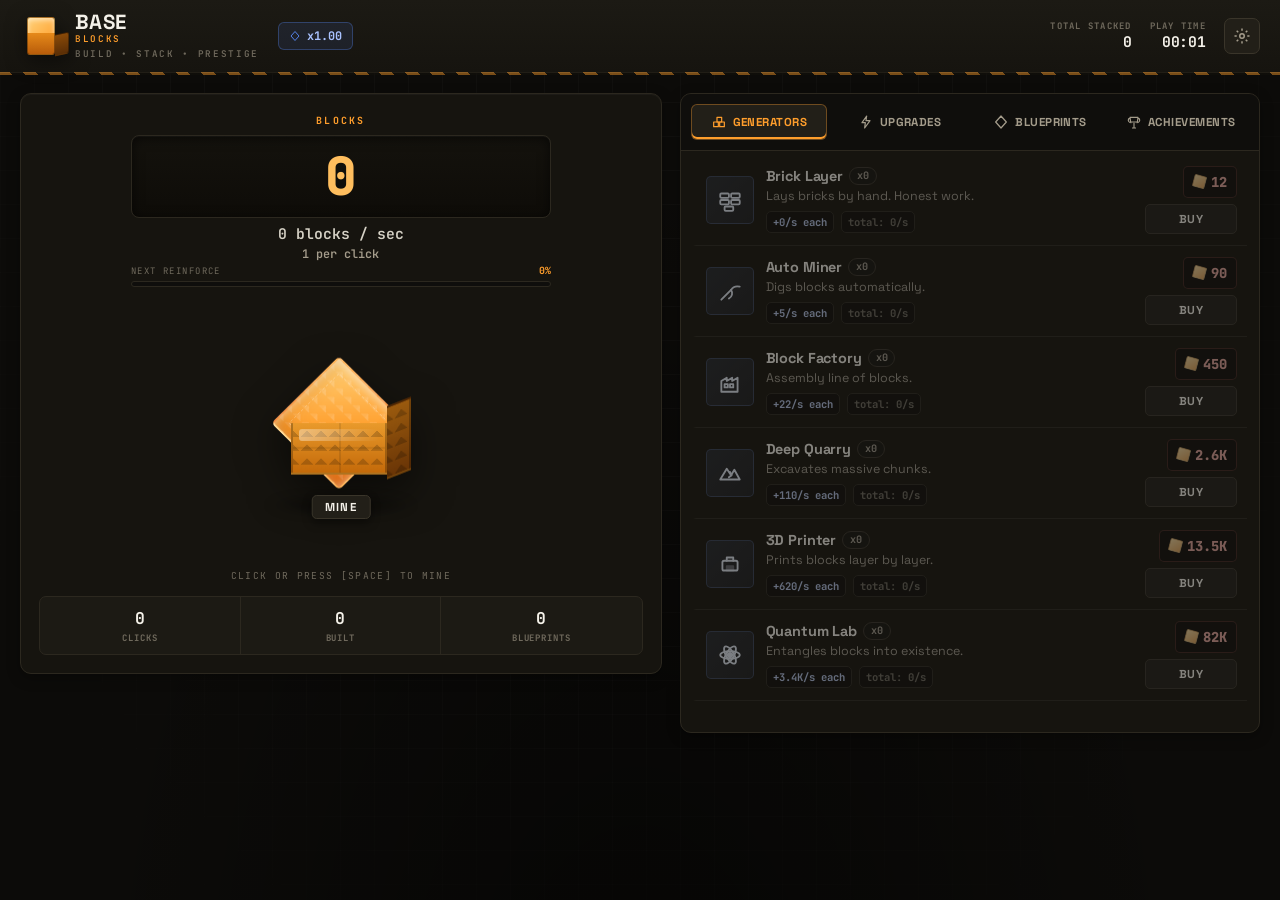
==== commit 8ffd4411: "feat: add viewable achievements section - Add ACHIEVEMENTS tab (trophy icon) next to BLUEPRINTS with" ====
--- a/index.html
+++ b/index.html
@@ -133,6 +133,10 @@
                 <button class="tab" data-tab="prestige">
                     <svg viewBox="0 0 24 24" fill="none" stroke="currentColor" stroke-width="1.8" stroke-linejoin="round"><path d="M12 3 L20 12 L12 21 L4 12 Z"/></svg>
                     BLUEPRINTS
+                </button>
+                <button class="tab" data-tab="achievements">
+                    <svg viewBox="0 0 24 24" fill="none" stroke="currentColor" stroke-width="1.7" stroke-linejoin="round"><path d="M6 5 H18 L17 12 H7 Z"/><path d="M6 7 H4 a4 4 0 0 0 4 6"/><path d="M18 7 H20 a4 4 0 0 1 -4 6"/><path d="M9 21 H15"/><path d="M12 13 V21"/></svg>
+                    ACHIEVEMENTS
                 </button>
             </div>
 
@@ -175,6 +179,25 @@
                         </div>
                     </div>
                 </div>
+
+                <!-- Achievements -->
+                <div class="tab-pane" id="pane-achievements">
+                    <div class="ach-header">
+                        <div class="ach-title">
+                            <svg viewBox="0 0 24 24" width="18" height="18" fill="none" stroke="currentColor" stroke-width="1.7" stroke-linejoin="round"><path d="M6 5 H18 L17 12 H7 Z"/><path d="M6 7 H4 a4 4 0 0 0 4 6"/><path d="M18 7 H20 a4 4 0 0 1 -4 6"/><path d="M9 21 H15"/><path d="M12 13 V21"/></svg>
+                            <span>ACHIEVEMENTS</span>
+                            <span class="mono ach-count" id="ach-count">0 / 0</span>
+                        </div>
+                        <div class="ach-progress-wrap">
+                            <div class="ach-progress-bar"><div class="ach-progress-fill" id="ach-progress-fill"></div></div>
+                            <span class="mono ach-progress-text" id="ach-progress-text">0%</span>
+                        </div>
+                    </div>
+                    <div class="ach-grid" id="achievements-grid">
+                        <!-- injected by JS -->
+                    </div>
+                    <p class="ach-hint mono">Unlock by clicking, building, and prestiging. Progress saves automatically.</p>
+                </div>
             </div>
 
 
@@ -212,8 +235,8 @@
                 <div class="setting-row">
                     <span>Save Data</span>
                     <div style="display:flex;gap:8px;flex-wrap:wrap">
-                        <button id="save-btn" class="small-btn" style="flex:1;min-width:140px" title="Manual save (auto-saves every 10s)">💾 SAVE NOW</button>
-                        <button id="export-btn" class="small-btn" style="flex:1;min-width:140px">📤 EXPORT SAVE</button>
+                        <button id="save-btn" class="small-btn" style="flex:1;min-width:140px" title="Manual save (auto-saves every 10s)">SAVE NOW</button>
+                        <button id="export-btn" class="small-btn" style="flex:1;min-width:140px">EXPORT SAVE</button>
                     </div>
                     <p class="modal-hint" style="text-align:left;margin:0">Auto-saves every 10s. Export copies a code for backups.</p>
                 </div>
@@ -234,7 +257,7 @@
 
                 <div class="setting-row">
                     <span style="color:#ff8a8a">Danger Zone</span>
-                    <button id="reset-btn" class="danger-btn">🗑️ WIPE SAVE — RESET EVERYTHING</button>
+                    <button id="reset-btn" class="danger-btn">WIPE SAVE — RESET EVERYTHING</button>
                     <p style="font-size:.72rem;color:var(--dim);line-height:1.4">Permanently erases blocks, generators, upgrades, blueprints & playtime. Requires double confirmation. This cannot be undone.</p>
                 </div>
 
--- a/style.css
+++ b/style.css
@@ -508,6 +508,68 @@
 .blueprint-card h5{font-size:.84rem;font-weight:700;display:flex;align-items:center;gap:6px}
 .blueprint-card p{font-size:.72rem;color:var(--muted);margin:2px 0 0;line-height:1.3}
 
+/* Achievements */
+.ach-header{
+  background:var(--panel-2);
+  border:1px solid var(--border);
+  border-radius:var(--radius-sm);
+  padding:12px;
+  margin-bottom:12px;
+}
+.ach-title{
+  display:flex;align-items:center;gap:8px;
+  font-family:var(--font-ui);font-weight:700;font-size:.82rem;letter-spacing:.04em;
+  color:var(--text);text-transform:uppercase;
+}
+.ach-title svg{width:16px;height:16px;color:var(--accent)}
+.ach-count{margin-left:auto;font-size:.78rem;color:var(--accent)}
+.ach-progress-wrap{
+  display:flex;align-items:center;gap:10px;margin-top:10px;
+}
+.ach-progress-bar{
+  flex:1;height:8px;background:var(--bg-2);
+  border:1px solid var(--border);border-radius:999px;overflow:hidden;
+}
+.ach-progress-fill{
+  height:100%;width:0%;
+  background:linear-gradient(90deg,var(--accent),var(--accent-2));
+  border-radius:999px;transition:width .4s ease;
+}
+.ach-progress-text{font-size:.72rem;color:var(--muted);min-width:38px;text-align:right}
+.ach-grid{display:grid;gap:8px}
+.ach-card{
+  display:grid;grid-template-columns:42px 1fr auto;
+  gap:10px;align-items:center;
+  background:var(--panel-2);
+  border:1px solid var(--border);
+  border-radius:var(--radius-sm);
+  padding:10px;
+  transition:.18s;
+}
+.ach-card.locked{opacity:.58;filter:grayscale(.25)}
+.ach-card.unlocked{
+  background:var(--panel-3);
+  border-color:rgba(255,158,44,.35);
+  box-shadow:inset 3px 0 0 var(--accent);
+}
+.ach-icon{
+  width:42px;height:42px;border-radius:8px;
+  display:grid;place-items:center;
+  background:var(--bg-2);border:1px solid var(--border-2);
+  color:var(--dim);
+}
+.ach-card.unlocked .ach-icon{
+  background:rgba(255,158,44,.14);
+  border-color:rgba(255,158,44,.30);
+  color:var(--accent);
+}
+.ach-icon svg{width:22px;height:22px;display:block}
+.ach-info h5{font-size:.86rem;font-weight:700;line-height:1.2;display:flex;align-items:center;gap:6px}
+.ach-info p{font-size:.72rem;color:var(--muted);margin-top:2px;line-height:1.35}
+.ach-status{font-family:var(--font-mono);font-size:.68rem;font-weight:700;padding:5px 9px;border-radius:999px;border:1px solid var(--border-2);background:var(--bg-2);color:var(--muted);white-space:nowrap}
+.ach-card.unlocked .ach-status{background:rgba(255,158,44,.14);border-color:rgba(255,158,44,.35);color:var(--accent)}
+.ach-hint{font-size:.70rem;color:var(--dim);text-align:center;margin-top:10px}
+
 /* Shop footer */
 .shop-footer{
   display:flex;gap:8px;padding:11px;
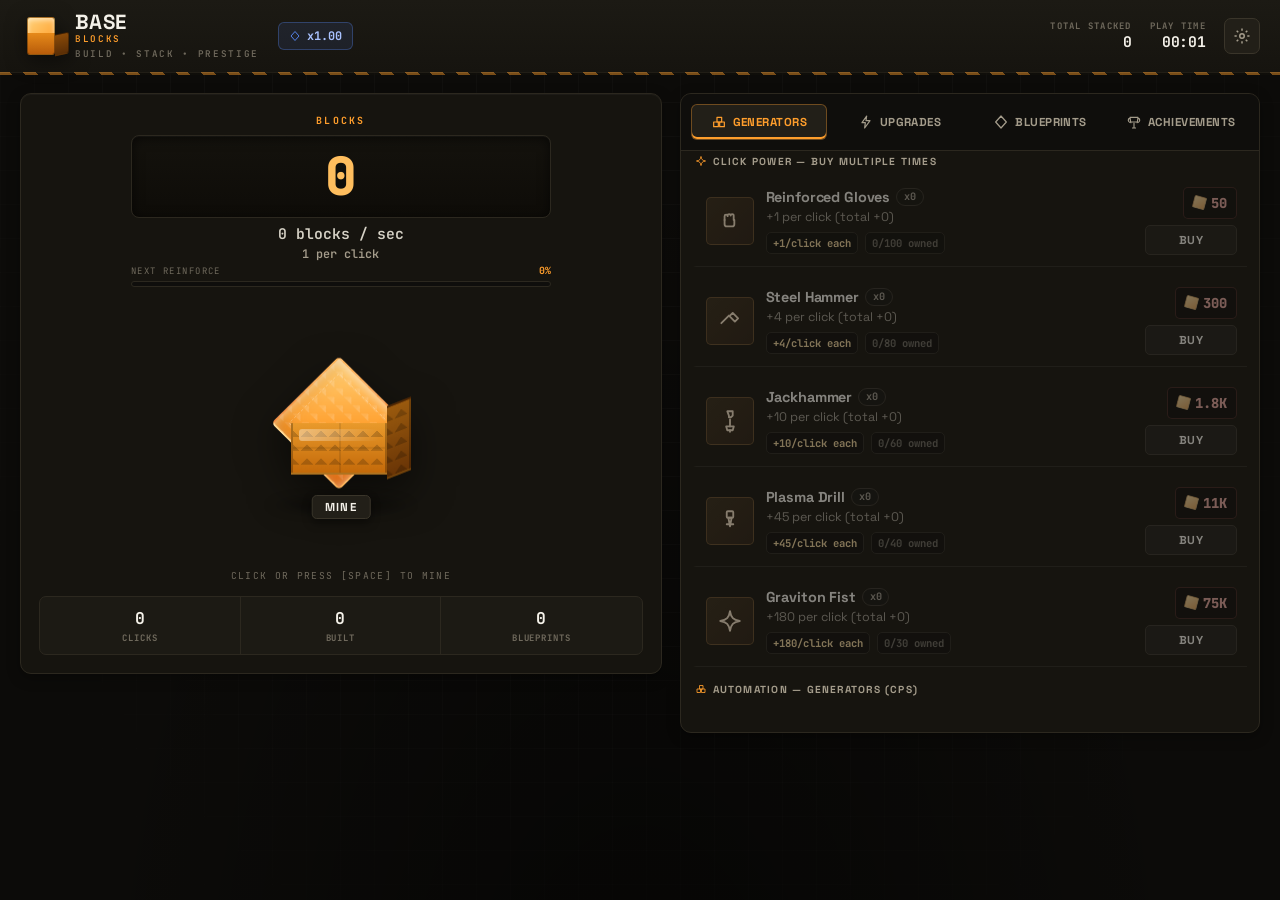
==== commit 0605b8a8: "feat: make click upgrades multi-buy and group with CPS generators - Split CLICK_UPGRADES out of UPGR" ====
--- a/index.html
+++ b/index.html
@@ -141,9 +141,22 @@
             </div>
 
             <div class="shop-content">
-                <!-- Generators -->
+                <!-- Generators — now includes Click Power (multi-buy) with CPS -->
                 <div class="tab-pane active" id="pane-generators">
-                    <div class="shop-list" id="generators-list"></div>
+                    <div class="shop-section">
+                        <div class="section-label">
+                            <svg viewBox="0 0 24 24" width="14" height="14" fill="none" stroke="currentColor" stroke-width="1.8" stroke-linejoin="round"><path d="M12 3 C13 9 15 11 21 12 C15 13 13 15 12 21 C11 15 9 13 3 12 C9 11 11 9 12 3 Z"/></svg>
+                            CLICK POWER — Buy multiple times
+                        </div>
+                        <div class="shop-list" id="click-upgrades-list"></div>
+                    </div>
+                    <div class="shop-section" style="margin-top:16px">
+                        <div class="section-label">
+                            <svg viewBox="0 0 24 24" width="14" height="14" fill="none" stroke="currentColor" stroke-width="1.7" stroke-linejoin="round"><rect x="4" y="12" width="7" height="7"/><rect x="13" y="12" width="7" height="7"/><rect x="9" y="5" width="7" height="7"/></svg>
+                            AUTOMATION — Generators (CPS)
+                        </div>
+                        <div class="shop-list" id="generators-list"></div>
+                    </div>
                 </div>
 
                 <!-- Upgrades -->
--- a/style.css
+++ b/style.css
@@ -367,7 +367,15 @@
   border-color:rgba(255,158,44,.35);box-shadow:inset 0 -2px 0 var(--accent);
 }
 .shop-content{flex:1;overflow:auto;max-height:560px;padding:4px 12px 12px}
-.shop-list{display:flex;flex-direction:column}
+.shop-list{display:flex;flex-direction:column;gap:9px}
+.shop-section{margin-bottom:2px}
+.section-label{
+  display:flex;align-items:center;gap:6px;
+  font-size:.64rem;letter-spacing:.12em;font-weight:800;
+  color:var(--muted);text-transform:uppercase;
+  margin-bottom:8px;padding-left:2px;
+}
+.section-label svg{width:12px;height:12px;color:var(--accent);flex:none}
 .tab-pane{display:none}
 .tab-pane.active{display:block}
 
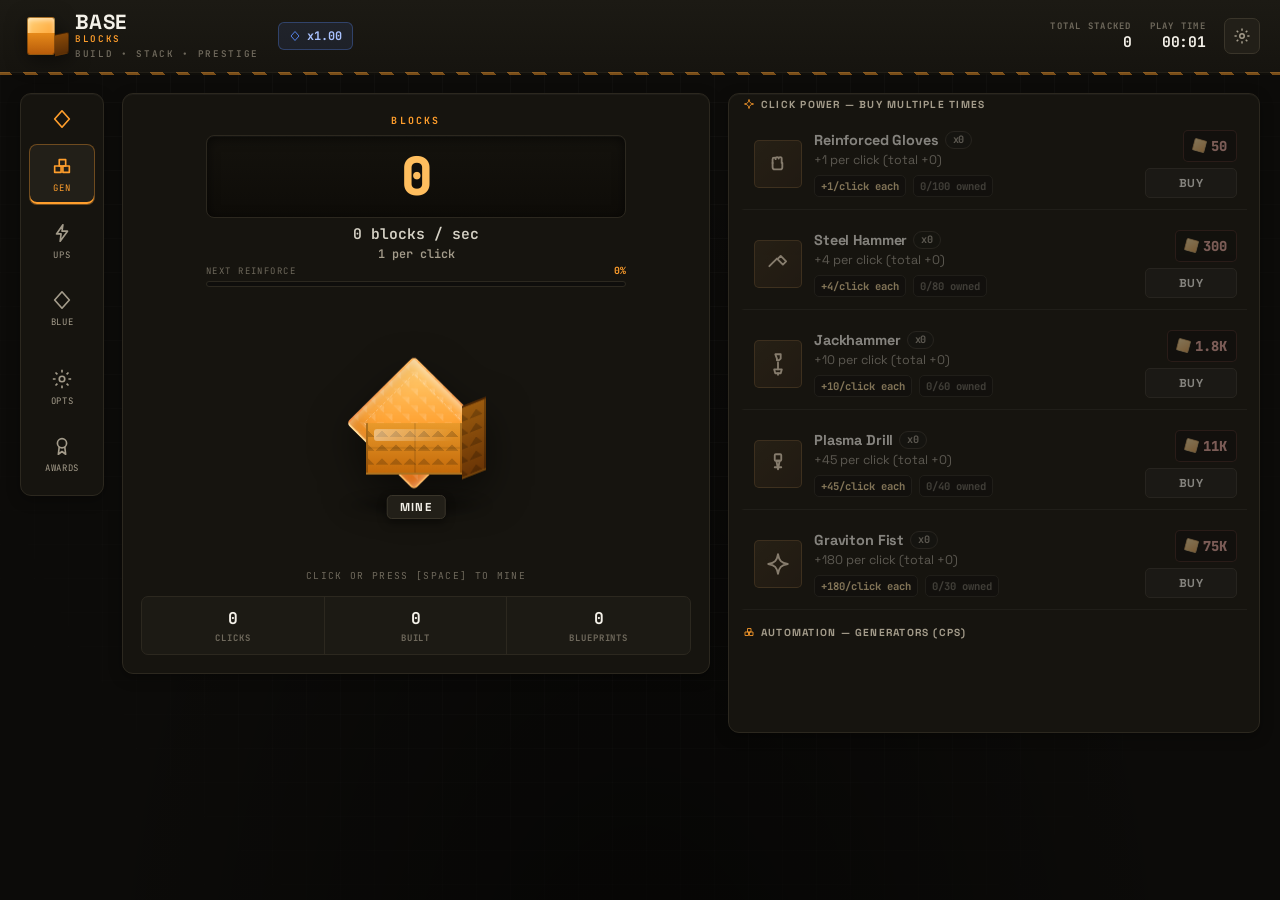
==== commit 916520ff: "feat: taskbar nav with settings + achievements pinned at bottom" ====
--- a/index.html
+++ b/index.html
@@ -60,224 +60,210 @@
         </div>
     </header>
 
-    <!-- Main Layout -->
+    <!-- Main Layout: taskbar + content -->
     <main class="layout">
-        <!-- LEFT: Click Area -->
-        <section class="panel panel-main">
-            <div class="counter-area">
-                <div class="counter-label">BLOCKS</div>
-                <div class="counter-value mono" id="blocks-display">0</div>
-                <div class="counter-sub mono" id="bps-display">0.0 blocks / sec</div>
-                <div class="counter-sub small" id="click-power-display">1 per click</div>
-                <div class="goal-meter" id="goal-meter">
-                    <div class="goal-meter-head">
-                        <span class="goal-label">Next Reinforce</span>
-                        <span class="goal-pct mono" id="goal-pct">0%</span>
-                    </div>
-                    <div class="goal-bar"><div class="goal-bar-fill" id="goal-fill"></div></div>
-                </div>
-            </div>
-
-            <!-- The Block Button -->
-            <div class="block-stage" id="block-stage">
-                <div class="block-shadow"></div>
-                <button class="big-block" id="big-block" aria-label="Mine block">
-                    <div class="block-iso">
-                        <div class="iso-top"></div>
-                        <div class="iso-front">
-                            <div class="block-pattern"></div>
-                            <div class="block-highlight"></div>
-                        </div>
-                        <div class="iso-side">
-                            <div class="block-pattern dark"></div>
-                        </div>
-                        <div class="iso-crack" id="crack-layer"></div>
-                    </div>
-                    <div class="block-label">MINE</div>
-                </button>
-                <div class="click-fx-layer" id="click-fx-layer"></div>
-                <!-- Golden block -->
-                <button class="golden-block hidden" id="golden-block" title="Golden Block! +10% of bank"><svg viewBox="0 0 24 24" fill="none" stroke="currentColor" stroke-width="1.8" stroke-linejoin="round"><path d="M12 3 L20 12 L12 21 L4 12 Z"/></svg></button>
-            </div>
-
-            <div class="hint">Click or press [Space] to mine</div>
-
-            <!-- Mini stats -->
-            <div class="mini-stats">
-                <div class="mini-stat">
-                    <span class="mini-stat-num mono" id="stat-clicks">0</span>
-                    <span class="mini-stat-label">clicks</span>
-                </div>
-                <div class="mini-stat">
-                    <span class="mini-stat-num mono" id="stat-built">0</span>
-                    <span class="mini-stat-label">built</span>
-                </div>
-                <div class="mini-stat">
-                    <span class="mini-stat-num mono" id="stat-blueprints">0</span>
-                    <span class="mini-stat-label">blueprints</span>
-                </div>
-            </div>
-        </section>
-
-        <!-- RIGHT: Shop -->
-        <section class="panel panel-shop">
-            <div class="shop-tabs" id="shop-tabs">
-                <button class="tab active" data-tab="generators">
-                    <svg viewBox="0 0 24 24" fill="none" stroke="currentColor" stroke-width="1.8" stroke-linejoin="round"><rect x="4" y="12" width="7" height="7"/><rect x="13" y="12" width="7" height="7"/><rect x="9" y="5" width="7" height="7"/></svg>
-                    GENERATORS
-                </button>
-                <button class="tab" data-tab="upgrades">
-                    <svg viewBox="0 0 24 24" fill="none" stroke="currentColor" stroke-width="1.8" stroke-linejoin="round"><path d="M13 3 L6 13 H11 L10 21 L18 10 H12 Z"/></svg>
-                    UPGRADES
-                </button>
-                <button class="tab" data-tab="prestige">
-                    <svg viewBox="0 0 24 24" fill="none" stroke="currentColor" stroke-width="1.8" stroke-linejoin="round"><path d="M12 3 L20 12 L12 21 L4 12 Z"/></svg>
-                    BLUEPRINTS
-                </button>
-                <button class="tab" data-tab="achievements">
-                    <svg viewBox="0 0 24 24" fill="none" stroke="currentColor" stroke-width="1.7" stroke-linejoin="round"><path d="M6 5 H18 L17 12 H7 Z"/><path d="M6 7 H4 a4 4 0 0 0 4 6"/><path d="M18 7 H20 a4 4 0 0 1 -4 6"/><path d="M9 21 H15"/><path d="M12 13 V21"/></svg>
-                    ACHIEVEMENTS
-                </button>
-            </div>
-
-            <div class="shop-content">
-                <!-- Generators — now includes Click Power (multi-buy) with CPS -->
-                <div class="tab-pane active" id="pane-generators">
-                    <div class="shop-section">
-                        <div class="section-label">
-                            <svg viewBox="0 0 24 24" width="14" height="14" fill="none" stroke="currentColor" stroke-width="1.8" stroke-linejoin="round"><path d="M12 3 C13 9 15 11 21 12 C15 13 13 15 12 21 C11 15 9 13 3 12 C9 11 11 9 12 3 Z"/></svg>
-                            CLICK POWER — Buy multiple times
-                        </div>
-                        <div class="shop-list" id="click-upgrades-list"></div>
-                    </div>
-                    <div class="shop-section" style="margin-top:16px">
-                        <div class="section-label">
-                            <svg viewBox="0 0 24 24" width="14" height="14" fill="none" stroke="currentColor" stroke-width="1.7" stroke-linejoin="round"><rect x="4" y="12" width="7" height="7"/><rect x="13" y="12" width="7" height="7"/><rect x="9" y="5" width="7" height="7"/></svg>
-                            AUTOMATION — Generators (CPS)
-                        </div>
-                        <div class="shop-list" id="generators-list"></div>
-                    </div>
-                </div>
-
-                <!-- Upgrades -->
-                <div class="tab-pane" id="pane-upgrades">
-                    <div class="shop-list" id="upgrades-list"></div>
-                </div>
-
-                <!-- Prestige -->
-                <div class="tab-pane" id="pane-prestige">
-                    <div class="prestige-panel">
-                        <div class="prestige-icon"><svg viewBox="0 0 24 24" fill="none" stroke="currentColor" stroke-width="1.8" stroke-linejoin="round"><path d="M12 3 L20 12 L12 21 L4 12 Z"/></svg></div>
-                        <h3>REINFORCE YOUR BASE</h3>
-                        <p>Demolish everything and keep <b>Blueprints</b>. Each Blueprint gives <b>+12% to all production</b> permanently. The higher you build, the more you earn.</p>
-                        <div class="prestige-stats">
-                            <div class="pstat">
-                                <span>Current Blueprints</span>
-                                <b class="mono" id="p-blue-current">0</b>
-                            </div>
-                            <div class="pstat">
-                                <span>Multiplier</span>
-                                <b class="mono" id="p-mult">x1.00</b>
-                            </div>
-                            <div class="pstat highlight">
-                                <span>On Reinforce</span>
-                                <b class="mono" id="p-on-reset">+0</b>
-                            </div>
-                        </div>
-                        <button class="prestige-big-btn" id="prestige-big-btn">REINFORCE NOW</button>
-                        <p class="prestige-req mono" id="prestige-req">Need 18,000 blocks to Reinforce</p>
-                        <div class="prestige-perks">
-                            <h4>Blueprint Shop</h4>
-                            <div id="blueprint-shop"></div>
-                        </div>
-                    </div>
-                </div>
-
-                <!-- Achievements -->
-                <div class="tab-pane" id="pane-achievements">
-                    <div class="ach-header">
-                        <div class="ach-title">
-                            <svg viewBox="0 0 24 24" width="18" height="18" fill="none" stroke="currentColor" stroke-width="1.7" stroke-linejoin="round"><path d="M6 5 H18 L17 12 H7 Z"/><path d="M6 7 H4 a4 4 0 0 0 4 6"/><path d="M18 7 H20 a4 4 0 0 1 -4 6"/><path d="M9 21 H15"/><path d="M12 13 V21"/></svg>
-                            <span>ACHIEVEMENTS</span>
-                            <span class="mono ach-count" id="ach-count">0 / 0</span>
-                        </div>
-                        <div class="ach-progress-wrap">
-                            <div class="ach-progress-bar"><div class="ach-progress-fill" id="ach-progress-fill"></div></div>
-                            <span class="mono ach-progress-text" id="ach-progress-text">0%</span>
-                        </div>
-                    </div>
-                    <div class="ach-grid" id="achievements-grid">
-                        <!-- injected by JS -->
-                    </div>
-                    <p class="ach-hint mono">Unlock by clicking, building, and prestiging. Progress saves automatically.</p>
-                </div>
-            </div>
-
-
-        </section>
+        <nav class="taskbar" aria-label="Sections">
+            <div class="tb-brand"><svg viewBox="0 0 24 24" fill="none" stroke="currentColor" stroke-width="1.8" stroke-linejoin="round"><path d="M12 3 L20 12 L12 21 L4 12 Z"/></svg></div>
+            <button class="tb-item active" data-view="play" data-pane="generators">
+                <svg viewBox="0 0 24 24" fill="none" stroke="currentColor" stroke-width="1.8" stroke-linejoin="round"><rect x="4" y="12" width="7" height="7"/><rect x="13" y="12" width="7" height="7"/><rect x="9" y="5" width="7" height="7"/></svg>
+                GEN
+            </button>
+            <button class="tb-item" data-view="play" data-pane="upgrades">
+                <svg viewBox="0 0 24 24" fill="none" stroke="currentColor" stroke-width="1.8" stroke-linejoin="round"><path d="M13 3 L6 13 H11 L10 21 L18 10 H12 Z"/></svg>
+                UPS
+            </button>
+            <button class="tb-item" data-view="play" data-pane="prestige">
+                <svg viewBox="0 0 24 24" fill="none" stroke="currentColor" stroke-width="1.8" stroke-linejoin="round"><path d="M12 3 L20 12 L12 21 L4 12 Z"/></svg>
+                BLUE
+            </button>
+            <div class="tb-spacer"></div>
+            <button class="tb-item" data-view="settings">
+                <svg viewBox="0 0 24 24" fill="none" stroke="currentColor" stroke-width="1.8"><circle cx="12" cy="12" r="3"/><path d="M12 2v3M12 19v3M2 12h3M19 12h3M4.9 4.9l2.1 2.1M17 17l2.1 2.1M19.1 4.9L17 7M7 17l-2.1 2.1"/></svg>
+                OPTS
+            </button>
+            <button class="tb-item" data-view="achievements">
+                <svg viewBox="0 0 24 24" fill="none" stroke="currentColor" stroke-width="1.8" stroke-linejoin="round"><circle cx="12" cy="9" r="5"/><path d="M9 13 L8 21 L12 18 L16 21 L15 13"/></svg>
+                AWARDS
+            </button>
+        </nav>
+
+        <div class="content">
+            <!-- PLAY VIEW (click area + shop) -->
+            <section class="view" id="view-play">
+                <!-- LEFT: Click Area -->
+                <section class="panel panel-main">
+                    <div class="counter-area">
+                        <div class="counter-label">BLOCKS</div>
+                        <div class="counter-value mono" id="blocks-display">0</div>
+                        <div class="counter-sub mono" id="bps-display">0.0 blocks / sec</div>
+                        <div class="counter-sub small" id="click-power-display">1 per click</div>
+                        <div class="goal-meter" id="goal-meter">
+                            <div class="goal-meter-head">
+                                <span class="goal-label">Next Reinforce</span>
+                                <span class="goal-pct mono" id="goal-pct">0%</span>
+                            </div>
+                            <div class="goal-bar"><div class="goal-bar-fill" id="goal-fill"></div></div>
+                        </div>
+                    </div>
+
+                    <!-- The Block Button -->
+                    <div class="block-stage" id="block-stage">
+                        <div class="block-shadow"></div>
+                        <button class="big-block" id="big-block" aria-label="Mine block">
+                            <div class="block-iso">
+                                <div class="iso-top"></div>
+                                <div class="iso-front">
+                                    <div class="block-pattern"></div>
+                                    <div class="block-highlight"></div>
+                                </div>
+                                <div class="iso-side">
+                                    <div class="block-pattern dark"></div>
+                                </div>
+                                <div class="iso-crack" id="crack-layer"></div>
+                            </div>
+                            <div class="block-label">MINE</div>
+                        </button>
+                        <div class="click-fx-layer" id="click-fx-layer"></div>
+                        <button class="golden-block hidden" id="golden-block" title="Golden Block! +10% of bank"><svg viewBox="0 0 24 24" fill="none" stroke="currentColor" stroke-width="1.8" stroke-linejoin="round"><path d="M12 3 L20 12 L12 21 L4 12 Z"/></svg></button>
+                    </div>
+
+                    <div class="hint">Click or press [Space] to mine</div>
+
+                    <!-- Mini stats -->
+                    <div class="mini-stats">
+                        <div class="mini-stat">
+                            <span class="mini-stat-num mono" id="stat-clicks">0</span>
+                            <span class="mini-stat-label">clicks</span>
+                        </div>
+                        <div class="mini-stat">
+                            <span class="mini-stat-num mono" id="stat-built">0</span>
+                            <span class="mini-stat-label">built</span>
+                        </div>
+                        <div class="mini-stat">
+                            <span class="mini-stat-num mono" id="stat-blueprints">0</span>
+                            <span class="mini-stat-label">blueprints</span>
+                        </div>
+                    </div>
+                </section>
+
+                <!-- RIGHT: Shop -->
+                <section class="panel panel-shop">
+                    <div class="shop-content">
+                        <div class="tab-pane active" id="pane-generators">
+                            <div class="shop-section">
+                                <div class="section-label">
+                                    <svg viewBox="0 0 24 24" width="14" height="14" fill="none" stroke="currentColor" stroke-width="1.8" stroke-linejoin="round"><path d="M12 3 C13 9 15 11 21 12 C15 13 13 15 12 21 C11 15 9 13 3 12 C9 11 11 9 12 3 Z"/></svg>
+                                    CLICK POWER — Buy multiple times
+                                </div>
+                                <div class="shop-list" id="click-upgrades-list"></div>
+                            </div>
+                            <div class="shop-section" style="margin-top:16px">
+                                <div class="section-label">
+                                    <svg viewBox="0 0 24 24" width="14" height="14" fill="none" stroke="currentColor" stroke-width="1.7" stroke-linejoin="round"><rect x="4" y="12" width="7" height="7"/><rect x="13" y="12" width="7" height="7"/><rect x="9" y="5" width="7" height="7"/></svg>
+                                    AUTOMATION — Generators (CPS)
+                                </div>
+                                <div class="shop-list" id="generators-list"></div>
+                            </div>
+                        </div>
+                        <div class="tab-pane" id="pane-upgrades">
+                            <div class="shop-list" id="upgrades-list"></div>
+                        </div>
+                        <div class="tab-pane" id="pane-prestige">
+                            <div class="prestige-panel">
+                                <div class="prestige-icon"><svg viewBox="0 0 24 24" fill="none" stroke="currentColor" stroke-width="1.8" stroke-linejoin="round"><path d="M12 3 L20 12 L12 21 L4 12 Z"/></svg></div>
+                                <h3>REINFORCE YOUR BASE</h3>
+                                <p>Demolish everything and keep <b>Blueprints</b>. Each Blueprint gives <b>+12% to all production</b> permanently. The higher you build, the more you earn.</p>
+                                <div class="prestige-stats">
+                                    <div class="pstat">
+                                        <span>Current Blueprints</span>
+                                        <b class="mono" id="p-blue-current">0</b>
+                                    </div>
+                                    <div class="pstat">
+                                        <span>Multiplier</span>
+                                        <b class="mono" id="p-mult">x1.00</b>
+                                    </div>
+                                    <div class="pstat highlight">
+                                        <span>On Reinforce</span>
+                                        <b class="mono" id="p-on-reset">+0</b>
+                                    </div>
+                                </div>
+                                <button class="prestige-big-btn" id="prestige-big-btn">REINFORCE NOW</button>
+                                <p class="prestige-req mono" id="prestige-req">Need 18,000 blocks to Reinforce</p>
+                                <div class="prestige-perks">
+                                    <h4>Blueprint Shop</h4>
+                                    <div id="blueprint-shop"></div>
+                                </div>
+                            </div>
+                        </div>
+                    </div>
+                </section>
+            </section>
+
+            <!-- SETTINGS VIEW -->
+            <section class="panel view hidden" id="view-settings">
+                <div class="view-pad">
+                    <h2 class="view-title">Settings</h2>
+                    <label class="toggle">
+                        <input type="checkbox" id="toggle-particles" checked>
+                        <span>Particles & Floaters</span>
+                    </label>
+                    <label class="toggle">
+                        <input type="checkbox" id="toggle-shake" checked>
+                        <span>Screen Shake on Crit</span>
+                    </label>
+                    <label class="toggle">
+                        <input type="checkbox" id="toggle-numbers" checked>
+                        <span>Compact Numbers (K/M/B)</span>
+                    </label>
+
+                    <div class="settings-divider"></div>
+
+                    <div class="setting-row">
+                        <span>Save Data</span>
+                        <div style="display:flex;gap:8px;flex-wrap:wrap">
+                            <button id="save-btn" class="small-btn" style="flex:1;min-width:140px" title="Manual save (auto-saves every 10s)">SAVE NOW</button>
+                            <button id="export-btn" class="small-btn" style="flex:1;min-width:140px">EXPORT SAVE</button>
+                        </div>
+                        <p class="modal-hint" style="text-align:left;margin:0">Auto-saves every 10s. Export copies a code for backups.</p>
+                    </div>
+
+                    <div class="setting-row">
+                        <span>Import Save</span>
+                        <div class="import-row">
+                            <input id="import-input" placeholder="Paste save string..." />
+                            <button id="import-btn" class="small-btn">IMPORT</button>
+                        </div>
+                    </div>
+                    <div class="setting-row">
+                        <span>Export Output</span>
+                        <textarea id="export-area" readonly rows="3" placeholder="Click EXPORT SAVE to generate..."></textarea>
+                    </div>
+
+                    <div class="settings-divider"></div>
+
+                    <div class="setting-row">
+                        <span style="color:#ff8a8a">Danger Zone</span>
+                        <button id="reset-btn" class="danger-btn">WIPE SAVE — RESET EVERYTHING</button>
+                        <p style="font-size:.72rem;color:var(--dim);line-height:1.4">Permanently erases blocks, generators, upgrades, blueprints & playtime. Requires double confirmation. This cannot be undone.</p>
+                    </div>
+
+                    <p class="modal-hint">Your base is stored locally (localStorage). Balance patch v1.2 active.</p>
+                </div>
+            </section>
+
+            <!-- ACHIEVEMENTS VIEW -->
+            <section class="panel view hidden" id="view-achievements">
+                <div class="view-pad">
+                    <h2 class="view-title">Achievements</h2>
+                    <p class="modal-hint" style="text-align:left;margin:0 0 4px">Milestones you've hit while building. Keep stacking.</p>
+                    <div class="ach-list" id="achievements-list"></div>
+                </div>
+            </section>
+        </div>
     </main>
 
     <!-- Toast -->
     <div class="toast-stack" id="toast-stack"></div>
-
-    <!-- Settings Modal -->
-    <div class="modal-overlay hidden" id="settings-modal">
-        <div class="modal">
-            <div class="modal-head">
-                <h2>Settings</h2>
-                <button class="icon-btn" id="close-settings" aria-label="Close">
-                    <svg viewBox="0 0 24 24" width="18" height="18" fill="none" stroke="currentColor" stroke-width="2" stroke-linecap="round"><path d="M6 6l12 12M18 6L6 18"/></svg>
-                </button>
-            </div>
-            <div class="modal-body">
-                <label class="toggle">
-                    <input type="checkbox" id="toggle-particles" checked>
-                    <span>Particles & Floaters</span>
-                </label>
-                <label class="toggle">
-                    <input type="checkbox" id="toggle-shake" checked>
-                    <span>Screen Shake on Crit</span>
-                </label>
-                <label class="toggle">
-                    <input type="checkbox" id="toggle-numbers" checked>
-                    <span>Compact Numbers (K/M/B)</span>
-                </label>
-
-                <div class="settings-divider"></div>
-
-                <div class="setting-row">
-                    <span>Save Data</span>
-                    <div style="display:flex;gap:8px;flex-wrap:wrap">
-                        <button id="save-btn" class="small-btn" style="flex:1;min-width:140px" title="Manual save (auto-saves every 10s)">SAVE NOW</button>
-                        <button id="export-btn" class="small-btn" style="flex:1;min-width:140px">EXPORT SAVE</button>
-                    </div>
-                    <p class="modal-hint" style="text-align:left;margin:0">Auto-saves every 10s. Export copies a code for backups.</p>
-                </div>
-
-                <div class="setting-row">
-                    <span>Import Save</span>
-                    <div class="import-row">
-                        <input id="import-input" placeholder="Paste save string..." />
-                        <button id="import-btn" class="small-btn">IMPORT</button>
-                    </div>
-                </div>
-                <div class="setting-row">
-                    <span>Export Output</span>
-                    <textarea id="export-area" readonly rows="3" placeholder="Click EXPORT SAVE to generate..."></textarea>
-                </div>
-
-                <div class="settings-divider"></div>
-
-                <div class="setting-row">
-                    <span style="color:#ff8a8a">Danger Zone</span>
-                    <button id="reset-btn" class="danger-btn">WIPE SAVE — RESET EVERYTHING</button>
-                    <p style="font-size:.72rem;color:var(--dim);line-height:1.4">Permanently erases blocks, generators, upgrades, blueprints & playtime. Requires double confirmation. This cannot be undone.</p>
-                </div>
-
-                <p class="modal-hint">Your base is stored locally (localStorage). Balance patch v1.2 active.</p>
-            </div>
-        </div>
-    </div>
 
     <script src="script.js"></script>
 </body>
--- a/style.css
+++ b/style.css
@@ -171,16 +171,88 @@
 .prestige-cta:hover{transform:translateY(-1px);box-shadow:0 4px 0 rgba(140,60,5,.6)}
 .prestige-cta:active{transform:translateY(2px);box-shadow:0 1px 0 rgba(140,60,5,.6)}
 
-/* ---------- Layout ---------- */
+/* ---------- Layout: taskbar + content ---------- */
 .layout{
   max-width:1400px;margin:0 auto;
   padding:20px 20px 40px;
-  display:grid;grid-template-columns:1.05fr .95fr;
-  gap:18px;align-items:start;
+  display:flex;align-items:flex-start;gap:18px;
 }
 @media (max-width:980px){
-  .layout{grid-template-columns:1fr}
   .hide-mobile{display:none !important}
+}
+
+/* Taskbar — the navigation rail */
+.taskbar{
+  width:84px;flex:none;
+  position:sticky;top:72px;
+  align-self:flex-start;
+  display:flex;flex-direction:column;gap:6px;
+  background:var(--panel);border:1px solid var(--border);
+  border-radius:var(--radius);
+  box-shadow:inset 0 1px 0 rgba(255,255,255,.03), 0 4px 14px rgba(0,0,0,.3);
+  padding:10px 8px;
+}
+.tb-brand{display:grid;place-items:center;padding:4px 0 8px;color:var(--accent)}
+.tb-brand svg{width:22px;height:22px}
+.tb-spacer{flex:1;min-height:6px}
+.tb-item{
+  display:flex;flex-direction:column;align-items:center;gap:5px;
+  padding:10px 4px;border-radius:8px;
+  border:1px solid transparent;background:transparent;
+  color:var(--muted);cursor:pointer;transition:.15s;
+  font-family:var(--font-mono);font-size:.56rem;letter-spacing:.08em;text-transform:uppercase;
+}
+.tb-item svg{width:22px;height:22px;display:block}
+.tb-item:hover{background:var(--panel-2);color:var(--text)}
+.tb-item.active{
+  background:var(--panel-3);color:var(--accent);
+  border-color:rgba(255,158,44,.35);
+  box-shadow:inset 0 -2px 0 var(--accent);
+}
+
+.content{flex:1;min-width:0;display:flex;flex-direction:column;gap:18px}
+.view{}
+.view.hidden{display:none}
+
+/* Play view keeps the two-column play layout */
+#view-play{display:grid;grid-template-columns:1.05fr .95fr;gap:18px;align-items:start}
+@media (max-width:980px){ #view-play{grid-template-columns:1fr} }
+
+/* Settings / Achievements panels */
+.view-pad{padding:18px;display:flex;flex-direction:column;gap:14px;max-width:600px}
+.view-title{font-family:var(--font-ui);font-weight:700;font-size:1.15rem;letter-spacing:.01em}
+
+/* Achievements */
+.ach-list{display:flex;flex-direction:column;gap:8px;margin-top:4px}
+.ach{
+  display:flex;gap:12px;align-items:center;
+  padding:11px 12px;border:1px solid var(--border);border-radius:7px;
+  background:var(--panel-2);transition:.15s;
+}
+.ach.got{border-color:rgba(58,217,138,.35);background:linear-gradient(180deg,rgba(58,217,138,.08),var(--panel-2))}
+.ach-icon{width:34px;height:34px;flex:none;display:grid;place-items:center;border-radius:8px;background:var(--panel-3);border:1px solid var(--border-2);color:var(--dim)}
+.ach-icon svg{width:18px;height:18px}
+.ach.got .ach-icon{color:var(--green);border-color:rgba(58,217,138,.4)}
+.ach-info{flex:1;min-width:0}
+.ach-name{font-weight:700;font-size:.86rem}
+.ach:not(.got) .ach-name{color:var(--muted)}
+.ach-state{font-family:var(--font-mono);font-size:.56rem;letter-spacing:.12em;color:var(--dim);text-transform:uppercase;margin-top:2px}
+.ach.got .ach-state{color:var(--green)}
+
+/* Mobile: taskbar becomes a bottom dock */
+@media (max-width:760px){
+  .layout{flex-direction:column;padding:14px 12px 90px}
+  .taskbar{
+    position:fixed;left:0;right:0;bottom:0;top:auto;width:auto;
+    flex-direction:row;justify-content:space-around;
+    border-radius:0;border-left:none;border-right:none;border-bottom:none;
+    padding:6px 8px;z-index:40;
+    box-shadow:0 -4px 16px rgba(0,0,0,.4);
+  }
+  .tb-brand{display:none}
+  .tb-spacer{display:none}
+  .tb-item{flex:1;flex-direction:row;gap:6px;font-size:.52rem;padding:8px 4px}
+  .toast-stack{bottom:72px}
 }
 
 /* Solid, lightly edge-lit panels — flatter than before */
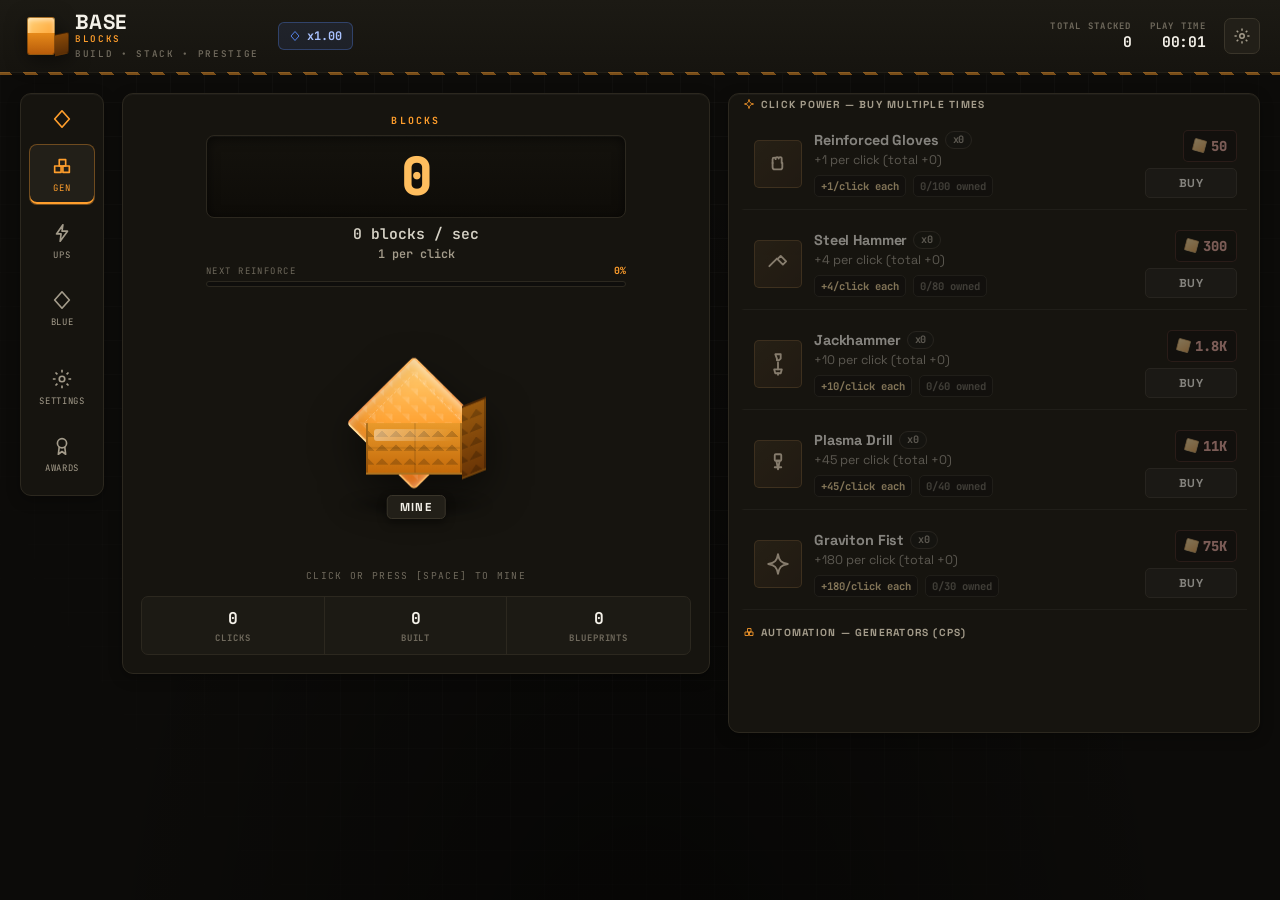
==== commit a0d608b2: "fix: prevent 39k blueprint explosion + dismissible reinforce banner + OPTS->SETTINGS - Prestige scal" ====
--- a/index.html
+++ b/index.html
@@ -51,11 +51,12 @@
                 </div>
             </div>
         </div>
-        <!-- prestige banner -->
+        <!-- prestige banner — dismissible + auto-hides after 12s so it doesn't stay plastered -->
         <div class="prestige-banner hidden" id="prestige-banner">
             <div class="prestige-banner-inner">
                 <span><svg class="banner-icon" viewBox="0 0 24 24" fill="none" stroke="currentColor" stroke-width="1.8" stroke-linecap="round" stroke-linejoin="round"><path d="M12 4 v9"/><path d="M8 11 l4 -4 4 4"/><rect x="6" y="15" width="12" height="4" rx="1"/></svg> You can <strong>REINFORCE</strong> your base! Reset for <b id="prestige-preview">0</b> Blueprints (+<span id="prestige-bonus-preview">0%</span> permanent boost)</span>
                 <button class="prestige-cta" id="prestige-btn">REINFORCE BASE</button>
+                <button class="banner-close" id="banner-close" aria-label="Dismiss" title="Dismiss">✕</button>
             </div>
         </div>
     </header>
@@ -79,7 +80,7 @@
             <div class="tb-spacer"></div>
             <button class="tb-item" data-view="settings">
                 <svg viewBox="0 0 24 24" fill="none" stroke="currentColor" stroke-width="1.8"><circle cx="12" cy="12" r="3"/><path d="M12 2v3M12 19v3M2 12h3M19 12h3M4.9 4.9l2.1 2.1M17 17l2.1 2.1M19.1 4.9L17 7M7 17l-2.1 2.1"/></svg>
-                OPTS
+                SETTINGS
             </button>
             <button class="tb-item" data-view="achievements">
                 <svg viewBox="0 0 24 24" fill="none" stroke="currentColor" stroke-width="1.8" stroke-linejoin="round"><circle cx="12" cy="9" r="5"/><path d="M9 13 L8 21 L12 18 L16 21 L15 13"/></svg>
@@ -172,7 +173,7 @@
                             <div class="prestige-panel">
                                 <div class="prestige-icon"><svg viewBox="0 0 24 24" fill="none" stroke="currentColor" stroke-width="1.8" stroke-linejoin="round"><path d="M12 3 L20 12 L12 21 L4 12 Z"/></svg></div>
                                 <h3>REINFORCE YOUR BASE</h3>
-                                <p>Demolish everything and keep <b>Blueprints</b>. Each Blueprint gives <b>+12% to all production</b> permanently. The higher you build, the more you earn.</p>
+                                <p>Demolish everything and keep <b>Blueprints</b>. Each Blueprint gives <b>+8% to all production</b> permanently. The higher you build, the more you earn.</p>
                                 <div class="prestige-stats">
                                     <div class="pstat">
                                         <span>Current Blueprints</span>
@@ -188,7 +189,7 @@
                                     </div>
                                 </div>
                                 <button class="prestige-big-btn" id="prestige-big-btn">REINFORCE NOW</button>
-                                <p class="prestige-req mono" id="prestige-req">Need 18,000 blocks to Reinforce</p>
+                                <p class="prestige-req mono" id="prestige-req">Need 75,000 blocks to Reinforce</p>
                                 <div class="prestige-perks">
                                     <h4>Blueprint Shop</h4>
                                     <div id="blueprint-shop"></div>
--- a/style.css
+++ b/style.css
@@ -170,6 +170,18 @@
 }
 .prestige-cta:hover{transform:translateY(-1px);box-shadow:0 4px 0 rgba(140,60,5,.6)}
 .prestige-cta:active{transform:translateY(2px);box-shadow:0 1px 0 rgba(140,60,5,.6)}
+.banner-close{
+  width:28px;height:28px;flex:none;
+  display:grid;place-items:center;
+  border:1px solid rgba(255,255,255,.12);
+  background:rgba(0,0,0,.18);
+  color:var(--text);
+  border-radius:6px;
+  cursor:pointer;
+  transition:.15s;
+  font-size:.85rem;line-height:1;
+}
+.banner-close:hover{background:rgba(0,0,0,.28);border-color:rgba(255,255,255,.2);transform:translateY(-1px)}
 
 /* ---------- Layout: taskbar + content ---------- */
 .layout{
@@ -222,22 +234,22 @@
 .view-pad{padding:18px;display:flex;flex-direction:column;gap:14px;max-width:600px}
 .view-title{font-family:var(--font-ui);font-weight:700;font-size:1.15rem;letter-spacing:.01em}
 
-/* Achievements */
-.ach-list{display:flex;flex-direction:column;gap:8px;margin-top:4px}
+/* Achievements — milestones as squircles */
+.ach-list{display:grid;grid-template-columns:repeat(auto-fill,minmax(150px,1fr));gap:14px;margin-top:6px}
 .ach{
-  display:flex;gap:12px;align-items:center;
-  padding:11px 12px;border:1px solid var(--border);border-radius:7px;
+  display:flex;flex-direction:column;align-items:center;text-align:center;gap:10px;
+  padding:18px 12px;border:1px solid var(--border);border-radius:26px;
   background:var(--panel-2);transition:.15s;
 }
-.ach.got{border-color:rgba(58,217,138,.35);background:linear-gradient(180deg,rgba(58,217,138,.08),var(--panel-2))}
-.ach-icon{width:34px;height:34px;flex:none;display:grid;place-items:center;border-radius:8px;background:var(--panel-3);border:1px solid var(--border-2);color:var(--dim)}
-.ach-icon svg{width:18px;height:18px}
-.ach.got .ach-icon{color:var(--green);border-color:rgba(58,217,138,.4)}
-.ach-info{flex:1;min-width:0}
-.ach-name{font-weight:700;font-size:.86rem}
+.ach.got{border-color:rgba(58,217,138,.4);background:linear-gradient(180deg,rgba(58,217,138,.1),var(--panel-2))}
+.ach-icon{width:52px;height:52px;flex:none;display:grid;place-items:center;border-radius:30%;background:var(--panel-3);border:1px solid var(--border-2);color:var(--dim)}
+.ach-icon svg{width:24px;height:24px}
+.ach.got .ach-icon{color:var(--green);border-color:rgba(58,217,138,.45);background:rgba(58,217,138,.08)}
+.ach-info{flex:none;min-width:0}
+.ach-name{font-weight:700;font-size:.82rem;line-height:1.25}
 .ach:not(.got) .ach-name{color:var(--muted)}
-.ach-state{font-family:var(--font-mono);font-size:.56rem;letter-spacing:.12em;color:var(--dim);text-transform:uppercase;margin-top:2px}
-.ach.got .ach-state{color:var(--green)}
+.ach-how{font-size:.7rem;color:var(--muted);line-height:1.3}
+.ach.got .ach-how{color:var(--text)}
 
 /* Mobile: taskbar becomes a bottom dock */
 @media (max-width:760px){
